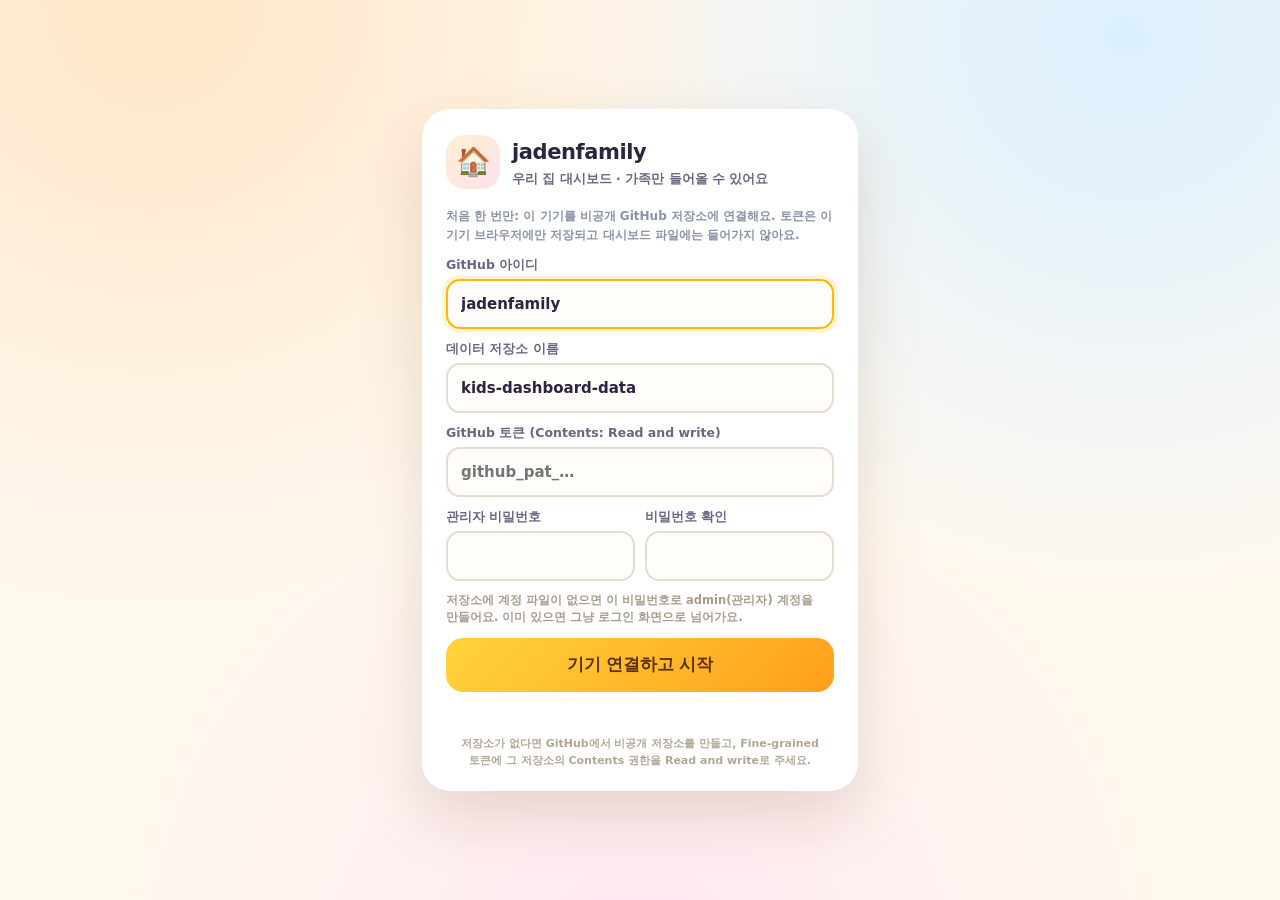
==== index.html @ 5ed02ca8 "💾 백업 대상에서 backups/ 하위 폴더는 확실히 제외" ====
<!DOCTYPE html>
<html lang="ko">
<head>
<meta charset="utf-8">
<meta name="viewport" content="width=device-width, initial-scale=1, viewport-fit=cover">
<meta name="theme-color" content="#fff8ef">
<meta name="apple-mobile-web-app-capable" content="yes">
<meta name="apple-mobile-web-app-status-bar-style" content="default">
<meta name="format-detection" content="telephone=no">
<title>jadenfamily</title>
<meta name="description" content="우리 집 대시보드">
<meta name="apple-mobile-web-app-title" content="jadenfamily">
<meta property="og:title" content="jadenfamily">
<meta property="og:description" content="우리 집 대시보드">
<meta property="og:type" content="website">
<meta property="og:site_name" content="jadenfamily">
<meta property="og:url" content="https://jadenfamily.github.io/home/">
<meta property="og:locale" content="ko_KR">
<meta name="twitter:card" content="summary">
<meta name="twitter:title" content="jadenfamily">
<meta name="twitter:description" content="우리 집 대시보드">
<style>
  :root{
    --ink:#2c2440;
    --ink-2:#6d6484;
    --line:#f1e6da;
    --card:#ffffff;
    --shadow:0 10px 26px rgba(118,86,54,.10), 0 2px 6px rgba(118,86,54,.05);
    --r-lg:26px;
    --sun:#ff9f1c;
    --mint:#10b981;
    --grape:#7c5cfc;
    --pink:#ff5c8a;
    --sky:#3d9be9;
  }
  *{ box-sizing:border-box; }
  html,body{ margin:0; padding:0; }
  html{ -webkit-text-size-adjust:100%; }
  body{
    font-family:-apple-system, BlinkMacSystemFont, "Apple SD Gothic Neo", "Pretendard", "Noto Sans KR", "Malgun Gothic", "맑은 고딕", system-ui, "Segoe UI", Roboto, sans-serif;
    color:var(--ink);
    font-size:16px;
    line-height:1.45;
    min-height:100vh;
    background-color:#fff8ef;
    background-image:
      radial-gradient(circle at 8% -6%, #ffe6c7 0, rgba(255,230,199,0) 46%),
      radial-gradient(circle at 92% -2%, #dcf0ff 0, rgba(220,240,255,0) 44%),
      radial-gradient(circle at 50% 112%, #ffe7f0 0, rgba(255,231,240,0) 46%);
    background-attachment:fixed;
    -webkit-tap-highlight-color:transparent;
  }
  [hidden]{ display:none !important; }
  button{ font-family:inherit; }
  select,input{ font-family:inherit; }
  h1,h2,h3,p{ word-break:keep-all; }
  a{ color:inherit; }

  @keyframes popIn{ 0%{transform:scale(.94); opacity:0} 100%{transform:scale(1); opacity:1} }

  /* ---------- 허브 화면 ---------- */
  .portal{
    max-width:1180px; margin:0 auto;
    padding:clamp(14px,2.4vw,30px) clamp(12px,2.2vw,24px) calc(38px + env(safe-area-inset-bottom,0px));
    display:flex; flex-direction:column; gap:clamp(14px,2.2vw,24px);
  }
  .topbar{ display:flex; align-items:center; gap:12px; flex-wrap:wrap; }
  .brand{ display:flex; align-items:center; gap:11px; min-width:0; }
  .brand-logo{
    width:52px; height:52px; border-radius:18px; flex:0 0 auto;
    background:linear-gradient(135deg,#fff0cf,#ffe1ef); display:grid; place-items:center;
    font-size:27px; line-height:1; box-shadow:var(--shadow);
  }
  .brand-text{ min-width:0; }
  .brand-text h1{ margin:0; font-size:clamp(20px,2.4vw,26px); font-weight:900; letter-spacing:-.025em; }
  .brand-sub{
    margin:4px 0 0; display:flex; align-items:center; gap:6px; flex-wrap:wrap;
    font-size:12px; font-weight:800; color:var(--ink-2);
  }
  .dot{ color:#cbbfae; }
  .sync-pill{
    font-size:11px; font-weight:900; padding:3px 8px; border-radius:999px; white-space:nowrap;
    background:#fff; color:#8a7f70; box-shadow:var(--shadow);
  }
  .sync-pill.ok{ background:#eefaf3; color:#0f7a55; }
  .sync-pill.sync{ background:#eef5ff; color:#2f6fb5; }
  .sync-pill.off{ background:#fff4e6; color:#b0610b; }
  .sync-pill.err{ background:#fff0f3; color:#c6415a; }

  .actions{ margin-left:auto; display:flex; align-items:center; gap:7px; flex-wrap:wrap; }
  .user-chip{ display:flex; align-items:center; gap:6px; background:#fff; border-radius:999px; padding:3px 8px 3px 4px; box-shadow:var(--shadow); }
  .uc-av{
    width:28px; height:28px; border-radius:10px; flex:0 0 auto; display:grid; place-items:center;
    background:linear-gradient(135deg,#ffe0a8,#ffc9dd); font-size:12.5px; font-weight:900; color:#8a4b00;
  }
  .uc-meta{ display:flex; flex-direction:column; line-height:1.15; min-width:0; }
  .uc-meta b{ font-size:12.5px; font-weight:900; white-space:nowrap; }
  .uc-role{ font-size:9.5px; font-weight:900; color:#a2937f; }
  .edit-btn{
    display:inline-flex; align-items:center; justify-content:center; gap:5px;
    min-height:44px; padding:0 14px; border:2px solid #f0e4d6; border-radius:14px;
    background:#fff; color:#5d5375; font-size:13px; font-weight:900; letter-spacing:-.01em;
    cursor:pointer; touch-action:manipulation; text-decoration:none; box-shadow:var(--shadow);
  }
  .edit-btn:active{ transform:translateY(1px); }
  .edit-btn .bi{ font-size:15px; line-height:1; }
  .edit-btn.out-btn{ background:linear-gradient(135deg,#fff3f6,#f7f4ff); color:#8a4b6b; border-color:#f6dde7; }

  .greet{ padding:2px 2px 0; }
  .greet h2{ margin:0; font-size:clamp(19px,2.6vw,27px); font-weight:900; letter-spacing:-.03em; }
  .greet p{ margin:6px 0 0; font-size:13px; font-weight:800; color:var(--ink-2); }

  .hub-grid{ display:grid; grid-template-columns:repeat(3,minmax(0,1fr)); gap:clamp(12px,1.6vw,18px); }
  .hub-tile{
    word-break:keep-all;
    position:relative; overflow:hidden;
    display:flex; flex-direction:column; gap:9px; text-align:left;
    min-height:236px; padding:22px;
    border-radius:28px; border:2px solid #f1e6da; background:#fff;
    box-shadow:0 10px 26px rgba(118,86,54,.09), 0 2px 6px rgba(118,86,54,.04);
    text-decoration:none; color:inherit; cursor:pointer; touch-action:manipulation;
    transition:transform .16s ease, box-shadow .16s ease;
    animation:popIn .3s cubic-bezier(.2,1.2,.4,1);
  }
  .hub-tile:hover{ transform:translateY(-2px); box-shadow:0 16px 34px rgba(118,86,54,.14), 0 3px 8px rgba(118,86,54,.05); }
  .hub-tile:active{ transform:scale(.99); }
  .hub-tile .ht-emoji{ font-size:46px; line-height:1; }
  .hub-tile .ht-body{ display:flex; flex-direction:column; gap:6px; min-width:0; }
  .hub-tile .ht-title{ font-size:21px; font-weight:900; letter-spacing:-.025em; line-height:1.25; }
  .hub-tile .ht-desc{ font-size:13px; font-weight:800; color:var(--ink-2); line-height:1.55; }
  .hub-tile .ht-go{ margin-top:auto; font-size:13px; font-weight:900; color:#0f6b8a; }
  .hub-tile.kids{ background:linear-gradient(155deg,#fff8e8 0%,#fff0f6 100%); border-color:#ffe2cc; }
  .hub-tile.fridge{ background:linear-gradient(155deg,#eaf7ff 0%,#f2f0ff 100%); border-color:#d9e8fb; }
  .hub-tile.ledger{ background:linear-gradient(155deg,#fffdf1 0%,#eefaf3 100%); border-color:#dceee3; }
  .hub-tile .ht-badge{
    position:absolute; top:14px; right:14px; font-size:10.5px; font-weight:900; padding:4px 9px;
    border-radius:999px; background:#fff; color:#8a6a2f; box-shadow:0 2px 8px rgba(0,0,0,.07);
  }
  .hub-foot{ margin:2px 0 0; font-size:11.5px; font-weight:700; color:#a99c8c; line-height:1.6; text-align:center; }

  @media (max-width:720px){
    .hub-grid{ grid-template-columns:1fr; }
    .hub-tile{ min-height:0; flex-direction:row; align-items:center; gap:14px; padding:15px 16px; border-radius:22px; }
    .hub-tile .ht-emoji{ font-size:34px; }
    .hub-tile .ht-go{ margin:0 0 0 auto; white-space:nowrap; }
    .hub-tile .ht-badge{ display:none; }
  }
  @media (max-width:560px){
    .brand-logo{ width:44px; height:44px; border-radius:15px; font-size:23px; }
    .brand-text h1{ font-size:19px; }
    .edit-btn{ min-height:40px; padding:0 11px; font-size:12px; }
    .uc-meta b{ font-size:11.5px; }
    .uc-role{ display:none; }
    .hub-tile{ padding:13px 14px; }
    .hub-tile .ht-title{ font-size:18px; }
    .hub-tile .ht-desc{ font-size:12px; }
  }

  /* ---------- 로그인 / 기기 연결 ---------- */
  .login{
    position:fixed; inset:0; z-index:95; display:flex; align-items:center; justify-content:center;
    padding:18px; overflow:auto;
    background:
      radial-gradient(circle at 12% 0%, #ffe6c7 0, rgba(255,230,199,0) 42%),
      radial-gradient(circle at 88% 4%, #dcf0ff 0, rgba(220,240,255,0) 40%),
      radial-gradient(circle at 50% 108%, #ffe7f0 0, rgba(255,231,240,0) 44%),
      #fff8ef;
  }
  .login-card{
    width:100%; max-width:436px; background:#fff; border-radius:28px; padding:26px 24px 22px;
    box-shadow:0 24px 60px rgba(118,86,54,.18);
  }
  .login-brand{ display:flex; align-items:center; gap:12px; margin-bottom:18px; }
  .login-logo{
    width:54px; height:54px; border-radius:18px; flex:0 0 auto;
    background:linear-gradient(135deg,#fff0cf,#ffe1ef); display:grid; place-items:center; font-size:28px;
  }
  .login-brand h1{ margin:0; font-size:21px; font-weight:900; letter-spacing:-.02em; }
  .login-brand p{ margin:3px 0 0; font-size:12.5px; font-weight:800; color:var(--ink-2); }
  .lf{ display:flex; flex-direction:column; gap:11px; }
  .lf label{ display:flex; flex-direction:column; gap:5px; font-size:12.5px; font-weight:900; color:#6d6484; }
  .lf input, .lf select{
    width:100%; min-height:50px; padding:10px 13px; border-radius:14px; border:2px solid #e6dccf;
    background:#fffdf9; font-size:15px; font-weight:800; color:var(--ink);
  }
  .lf input:focus, .lf select:focus{ outline:none; border-color:#ffb703; box-shadow:0 0 0 4px rgba(255,183,3,.16); }
  .lf-note{ margin:0; font-size:12px; font-weight:700; color:#8a93a8; line-height:1.55; }
  .lf-hint{ margin:0; font-size:11.5px; font-weight:700; color:#a99c8c; line-height:1.5; }
  .lf-row{ display:grid; grid-template-columns:1fr 1fr; gap:10px; }
  .lf label.lf-check{
    flex-direction:row; align-items:center; gap:9px; font-size:12.5px; font-weight:900;
    color:#6d6484; cursor:pointer; touch-action:manipulation; padding:2px 0;
  }
  .lf label.lf-check input[type="checkbox"]{
    width:20px; height:20px; min-height:0; padding:0; flex:0 0 auto; margin:0;
    accent-color:#ff9f1c; cursor:pointer;
  }
  .lf-btn{
    width:100%; min-height:54px; border:none; border-radius:17px; cursor:pointer; touch-action:manipulation;
    background:linear-gradient(135deg,#ffd43b,#ff9f1c); color:#5a3200;
    font-size:17px; font-weight:900; letter-spacing:-.01em; text-align:center;
    display:inline-flex; align-items:center; justify-content:center; text-decoration:none;
  }
  .lf-btn:active{ transform:translateY(1px); }
  .lf-btn:disabled{ opacity:.6; cursor:default; }
  .lf-msg{ margin:0; min-height:17px; font-size:12.5px; font-weight:800; color:#c6415a; line-height:1.45; }
  .lf-msg.ok{ color:#12805c; }
  .lf-link{ border:none; background:none; color:#7c6aa8; font-size:12.5px; font-weight:900; cursor:pointer; text-decoration:underline; padding:4px; }
  .lf-foot{ margin:4px 0 0; font-size:11px; font-weight:700; color:#b3a696; line-height:1.55; text-align:center; }

  /* ---------- 계정 관리 모달 ---------- */
  .hist{
    position:fixed; inset:0; z-index:85; display:flex; align-items:center; justify-content:center;
    padding:clamp(8px,1.6vw,22px); background:rgba(45,30,10,.45);
    -webkit-backdrop-filter:blur(3px); backdrop-filter:blur(3px);
    overflow:hidden; overscroll-behavior:contain; touch-action:none;
  }
  .hist-card{
    width:100%; max-width:700px; max-height:94vh; max-height:calc(100dvh - 20px); display:flex; flex-direction:column;
    background:#fffdf9; border-radius:28px; overflow:hidden;
    box-shadow:0 26px 64px rgba(0,0,0,.3); animation:popIn .3s cubic-bezier(.2,1.2,.4,1);
    overscroll-behavior:contain;
  }
  .hist-head{
    flex:0 0 auto; display:flex; align-items:center; justify-content:space-between; gap:10px;
    padding:13px 15px 11px; border-bottom:2px solid #f6ece0;
    background:linear-gradient(135deg,#fff6e6 0%,#f5efff 100%);
  }
  .hist-head h2{ margin:0; font-size:clamp(18px,2vw,21px); font-weight:900; letter-spacing:-.02em; }
  .hist-close{
    flex:0 0 auto; width:46px; height:46px; border-radius:15px; border:none; background:#fff;
    color:#8a7f70; font-size:17px; font-weight:900; cursor:pointer; touch-action:manipulation;
    box-shadow:0 4px 10px rgba(0,0,0,.07);
  }
  .hist-close:active{ transform:scale(.94); }
  .hist-body{
    padding:14px 16px 18px; overflow-y:auto; -webkit-overflow-scrolling:touch;
    overscroll-behavior:contain; touch-action:pan-y;
    display:flex; flex-direction:column; gap:13px;
  }
  .acct-list{ display:flex; flex-direction:column; gap:8px; }
  .acct-row{ display:flex; align-items:center; gap:9px; flex-wrap:wrap; background:#fff; border:2px solid #f4eadd; border-radius:16px; padding:9px 11px; }
  .acct-id{ display:flex; flex-direction:column; min-width:104px; }
  .acct-id b{ font-size:14px; font-weight:900; }
  .acct-id span{ font-size:11.5px; font-weight:800; color:#a2937f; }
  .acct-row select{
    margin-left:auto; min-height:40px; padding:4px 8px; border-radius:11px; border:2px solid #e6dccf;
    background:#fffdf9; color:var(--ink); font-size:13px; font-weight:800;
  }
  .ghost-btn{ min-height:40px; padding:6px 12px; border-radius:12px; border:2px solid #eadfd1; background:#fff; color:#6d6484; font-size:12.5px; font-weight:900; cursor:pointer; }
  .del-btn{ min-height:40px; padding:0 12px; border-radius:12px; border:none; background:#fff0f3; color:#c6415a; font-size:12.5px; font-weight:900; cursor:pointer; }
  .acct-pw{ display:flex; flex:1 1 100%; align-items:center; gap:7px; }
  .acct-pw input{ flex:1 1 auto; min-height:42px; padding:6px 11px; border-radius:11px; border:2px solid #e6dccf; font-size:14px; font-weight:800; }
  .acct-pw button{ width:auto; min-height:42px; padding:0 16px; font-size:13.5px; }
  .acct-add{ display:grid; grid-template-columns:1fr 1fr; gap:9px; margin-top:4px; padding-top:12px; border-top:2px dashed #f0e4d6; }
  .acct-add label{ display:flex; flex-direction:column; gap:4px; font-size:12px; font-weight:900; color:#6d6484; }
  .acct-add input, .acct-add select{ min-height:44px; padding:8px 11px; border-radius:12px; border:2px solid #e6dccf; font-size:14px; font-weight:800; background:#fffdf9; color:var(--ink); }
  .acct-add .full{ grid-column:1 / -1; }
  .acct-note{ margin:0; font-size:11.5px; font-weight:700; color:#a2937f; line-height:1.55; }
  .acct-connect{ display:flex; flex-direction:column; gap:9px; background:linear-gradient(135deg,#fff6e6 0%,#f1f6ff 100%); border:2px solid #ffe7c2; border-radius:18px; padding:12px 13px 13px; }
  .acct-connect-head{ display:flex; flex-direction:column; gap:3px; }
  .acct-connect-head b{ font-size:14px; font-weight:900; letter-spacing:-.01em; }
  .acct-connect-head span{ font-size:11.5px; font-weight:700; color:#8a7f70; line-height:1.5; }
  .acct-connect .lf-btn{ min-height:48px; font-size:15px; border-radius:14px; }
  .acct-linkbox{ display:flex; flex-direction:column; gap:5px; }
  .acct-linkbox p{ margin:0; font-size:11.5px; font-weight:800; color:#b0610b; line-height:1.5; }
  .acct-linkbox input{ width:100%; min-height:42px; padding:8px 11px; border-radius:11px; border:2px solid #e6dccf; background:#fff; color:#4b3f7a; font-size:12px; font-weight:700; }
  .acct-role-note{ font-size:11.5px; font-weight:700; color:#8a93a8; line-height:1.6; }
  .acct-dash{ display:flex; flex:1 1 100%; align-items:center; gap:6px; flex-wrap:wrap; padding-top:8px; margin-top:1px; border-top:1px dashed #f2e8dc; }
  .acct-dash-label{ flex:0 0 auto; font-size:11px; font-weight:900; color:#8a93a8; }
  .dash-chk{ display:inline-flex; align-items:center; gap:5px; min-height:34px; padding:0 10px; border-radius:11px; border:2px solid #e6dccf; background:#fffdf9; font-size:12px; font-weight:900; color:#6d6484; cursor:pointer; }
  .dash-chk input{ width:15px; height:15px; margin:0; accent-color:#f0a02a; }
  .dash-chk.on{ border-color:#ffd28a; background:#fff6e6; color:#a8620b; }
  .dash-always{ display:inline-flex; align-items:center; min-height:34px; padding:0 11px; border-radius:11px; background:#eef8f3; color:#0a6b50; font-size:12px; font-weight:900; }
  .acct-newdash{ display:flex; align-items:center; gap:6px; flex-wrap:wrap; padding-top:6px; }
  .hub-empty{ grid-column:1 / -1; display:flex; flex-direction:column; align-items:center; gap:6px; text-align:center; padding:34px 20px; border-radius:24px; border:2px dashed #eadfd1; background:#fffdf9; font-size:16px; font-weight:900; color:#6d6484; line-height:1.6; }
  .hub-empty span{ font-size:12.5px; font-weight:800; color:#a2937f; }

  /* ---------- 테스트 데이터 초기화 (관리자 전용) ---------- */
  .reset-note{ margin:0; font-size:11.5px; font-weight:800; color:#8a7f70; line-height:1.6; }
  .reset-note b{ color:#6d6484; }
  .reset-list{ display:flex; flex-direction:column; gap:11px; }
  .reset-card{
    display:flex; flex-direction:column; gap:9px; padding:14px 14px 13px;
    border-radius:20px; border:2px solid #f1e6da; background:#fffdf9;
  }
  .reset-card.kids{ border-color:#ffe3b8; background:linear-gradient(140deg,#fff8ea 0%,#fffdf9 62%); }
  .reset-card.fridge{ border-color:#cfe9ff; background:linear-gradient(140deg,#f1f9ff 0%,#fffdf9 62%); }
  .reset-card.ledger{ border-color:#e6dfff; background:linear-gradient(140deg,#f6f3ff 0%,#fffdf9 62%); }
  .reset-head{ display:flex; align-items:center; gap:8px; }
  .reset-head .re-emoji{ font-size:19px; line-height:1; }
  .reset-head b{ font-size:14.5px; font-weight:900; letter-spacing:-.015em; }
  .reset-lines{ margin:0; padding:0; list-style:none; display:flex; flex-direction:column; gap:4px; }
  .reset-lines li{ position:relative; padding-left:13px; font-size:11.5px; font-weight:800; color:#8a7f70; line-height:1.5; }
  .reset-lines li:before{ content:'·'; position:absolute; left:2px; top:0; font-weight:900; }
  .reset-lines li b{ color:#6d6484; }
  .reset-lines li.keep{ color:#0f7a55; }
  .reset-lines li.keep b{ color:#0a6b50; }
  .reset-btn{
    min-height:46px; border:none; border-radius:14px; cursor:pointer; touch-action:manipulation;
    background:linear-gradient(135deg,#ffb15c,#ff7f7f); color:#fff; font-size:14px; font-weight:900;
    box-shadow:0 8px 18px rgba(255,140,90,.28);
  }
  .reset-btn:active{ transform:translateY(1px); }
  .reset-btn:disabled{ opacity:.55; box-shadow:none; cursor:default; }
  .reset-msg{ margin:0; font-size:11.5px; font-weight:900; color:#0f7a55; line-height:1.5; }
  .reset-msg.err{ color:#c6415a; }
  .reset-msg:empty{ display:none; }

  /* ---------- 백업 · 복구 (관리자 전용) ---------- */
  .bak-note{ margin:0; font-size:11.5px; font-weight:800; color:#8a7f70; line-height:1.6; }
  .bak-note b{ color:#6d6484; }
  .bak-hero{
    display:flex; flex-direction:column; gap:9px; padding:14px;
    border-radius:20px; border:2px solid #d9e8fb;
    background:linear-gradient(140deg,#eef7ff 0%,#fffdf9 64%);
  }
  .bak-hero-head{ display:flex; flex-direction:column; gap:3px; }
  .bak-hero-head b{ font-size:14.5px; font-weight:900; letter-spacing:-.015em; }
  .bak-hero-head span{ font-size:11.5px; font-weight:800; color:#8a7f70; line-height:1.5; }
  .bak-btn{
    min-height:46px; border:none; border-radius:14px; cursor:pointer; touch-action:manipulation;
    background:linear-gradient(135deg,#7fc7ff,#7c5cfc); color:#fff; font-size:14px; font-weight:900;
    box-shadow:0 8px 18px rgba(110,140,255,.26);
  }
  .bak-btn:active{ transform:translateY(1px); }
  .bak-btn:disabled{ opacity:.55; box-shadow:none; cursor:default; }
  .bak-msg{ margin:0; font-size:11.5px; font-weight:900; color:#0f7a55; line-height:1.55; white-space:pre-line; }
  .bak-msg.err{ color:#c6415a; }
  .bak-msg:empty{ display:none; }
  .bak-sec{ display:flex; align-items:baseline; justify-content:space-between; gap:8px; padding-top:2px; }
  .bak-sec b{ font-size:13.5px; font-weight:900; letter-spacing:-.01em; }
  .bak-sec span{ font-size:11px; font-weight:800; color:#a2937f; }
  .bak-list{ display:flex; flex-direction:column; gap:8px; }
  .bak-row{
    display:flex; align-items:center; gap:10px; flex-wrap:wrap; padding:11px 12px;
    border-radius:16px; border:2px solid #f1e6da; background:#fff;
  }
  .bak-row.today{ border-color:#ffd9a3; background:linear-gradient(135deg,#fff8ec 0%,#fff 70%); }
  .bak-when{ display:flex; flex-direction:column; gap:2px; min-width:126px; flex:1 1 126px; }
  .bak-when b{ font-size:13.5px; font-weight:900; letter-spacing:-.01em; }
  .bak-when span{ font-size:11px; font-weight:800; color:#a2937f; line-height:1.45; }
  .bak-btns{ display:flex; gap:6px; flex-wrap:wrap; margin-left:auto; }
  .bak-btns button{
    min-height:40px; padding:0 12px; border-radius:12px; cursor:pointer; touch-action:manipulation;
    border:2px solid #eadfd1; background:#fff; color:#6d6484; font-size:12.5px; font-weight:900;
  }
  .bak-btns button:active{ transform:translateY(1px); }
  .bak-btns button:disabled{ opacity:.55; cursor:default; }
  .bak-btns .bak-go{ border:none; background:linear-gradient(135deg,#cfe6ff,#dcd4ff); color:#3a3a8a; }
  .bak-empty{
    display:flex; flex-direction:column; align-items:center; gap:5px; text-align:center; padding:26px 18px;
    border-radius:18px; border:2px dashed #eadfd1; background:#fffdf9;
    font-size:13.5px; font-weight:900; color:#6d6484; line-height:1.55;
  }
  .bak-empty span{ font-size:11.5px; font-weight:800; color:#a2937f; }
  .bak-empty b{ color:#6d6484; }

  /* ---------- 토스트 ---------- */
  .toast{
    position:fixed; left:50%; bottom:calc(20px + env(safe-area-inset-bottom,0px)); transform:translate(-50%,14px);
    opacity:0; pointer-events:none; z-index:200; max-width:min(92vw,460px);
    background:#3a3228; color:#fffdf9; font-size:13.5px; font-weight:800; line-height:1.45; text-align:center;
    padding:12px 16px; border-radius:16px; box-shadow:0 12px 30px rgba(0,0,0,.3);
    transition:opacity .22s ease, transform .22s ease;
  }
  .toast.show{ opacity:1; transform:translate(-50%,0); }

  @media (max-width:560px){
    .acct-add{ grid-template-columns:1fr; }
    .bak-when{ flex:1 1 100%; }
    .bak-btns{ width:100%; margin-left:0; }
    .bak-btns button{ flex:1 1 0; }
    .hist-body{ padding:12px 12px 16px; }
    .login-card{ padding:22px 18px 18px; border-radius:24px; }
  }
  @media (prefers-reduced-motion:reduce){
    *{ animation-duration:.001s !important; transition-duration:.001s !important; }
  }
</style>
</head>
<body>

<div class="portal" id="portalRoot" hidden>
  <header class="topbar">
    <div class="brand">
      <span class="brand-logo" aria-hidden="true">🏠</span>
      <div class="brand-text">
        <h1>jadenfamily</h1>
        <p class="brand-sub">
          <span id="dateLine">-</span>
          <span class="dot">·</span>
          <span id="clockLine">-</span>
          <span class="sync-pill" id="syncPill">☁️ 준비</span>
        </p>
      </div>
    </div>
    <div class="actions">
      <div class="user-chip" id="userChip" hidden>
        <span class="uc-av" id="ucAv">·</span>
        <span class="uc-meta"><b id="ucName">-</b><span class="uc-role" id="ucRole">-</span></span>
      </div>
      <button class="edit-btn" type="button" id="backupBtn" data-act="backup-open" aria-haspopup="dialog" hidden><span class="bi" aria-hidden="true">💾</span><span class="bl">백업</span></button>
      <button class="edit-btn" type="button" id="resetBtn" data-act="reset-open" aria-haspopup="dialog" hidden><span class="bi" aria-hidden="true">🧹</span><span class="bl">초기화</span></button>
      <button class="edit-btn" type="button" id="accountsBtn" data-act="accounts-open" aria-haspopup="dialog" hidden><span class="bi" aria-hidden="true">👥</span><span class="bl">계정</span></button>
      <button class="edit-btn out-btn" type="button" data-act="logout"><span class="bi" aria-hidden="true">⏻</span><span class="bl">로그아웃</span></button>
    </div>
  </header>

  <section class="greet">
    <h2>오늘은 어디로 갈까요?</h2>
    <p id="greetSub">가족 대시보드를 골라 주세요.</p>
  </section>

  <main class="hub-grid" id="hubGrid" aria-label="가족 대시보드 목록"></main>

  <p class="hub-foot">우리 집 대시보드 · 가족 모두 함께 쓰는 공간이에요 🌿</p>
</div>

<div class="login" id="loginScreen" hidden>
  <div class="login-card">
    <div class="login-brand">
      <span class="login-logo" aria-hidden="true">🏠</span>
      <div>
        <h1>jadenfamily</h1>
        <p>우리 집 대시보드 · 가족만 들어올 수 있어요</p>
      </div>
    </div>
    <div id="loginBody"></div>
  </div>
</div>

<div class="hist" id="acctModal" hidden role="dialog" aria-modal="true" aria-labelledby="acctTitle">
  <div class="hist-card">
    <div class="hist-head">
      <h2 id="acctTitle">👥 계정 관리</h2>
      <button class="hist-close" type="button" data-act="accounts-close" aria-label="계정 관리 닫기">✕</button>
    </div>
    <div class="hist-body" id="acctBody"></div>
  </div>
</div>

<div class="hist" id="resetModal" hidden role="dialog" aria-modal="true" aria-labelledby="resetTitle">
  <div class="hist-card">
    <div class="hist-head">
      <h2 id="resetTitle">🧹 테스트 데이터 초기화</h2>
      <button class="hist-close" type="button" data-act="reset-close" aria-label="초기화 창 닫기">✕</button>
    </div>
    <div class="hist-body" id="resetBody"></div>
  </div>
</div>

<div class="hist" id="backupModal" hidden role="dialog" aria-modal="true" aria-labelledby="backupTitle">
  <div class="hist-card">
    <div class="hist-head">
      <h2 id="backupTitle">💾 백업 · 복구</h2>
      <button class="hist-close" type="button" data-act="backup-close" aria-label="백업 창 닫기">✕</button>
    </div>
    <div class="hist-body" id="backupBody"></div>
  </div>
</div>

<div class="toast" id="dashToast" role="status" aria-live="polite"></div>

<script>
(function () {
  'use strict';

  /* ============ 기본값 / 상수 ============ */
  var API_BASE = 'https://api.github.com';
  var DEFAULT_OWNER = 'jadenfamily';
  var DEFAULT_REPO = 'kids-dashboard-data';

  /* 아이 대시보드·냉장고 대시보드와 똑같은 키를 써요 (같은 주소라서 로그인이 함께 이어져요) */
  var DEVICE_KEY = 'kidsDashboard.device.v1';
  var USERS_CACHE_KEY = 'kidsDashboard.users.v1';
  var SHA_KEY = 'kidsDashboard.sha.v1';
  var LAST_ID_KEY = 'kidsDashboard.lastId';
  var LAST_REMEMBER_KEY = 'kidsDashboard.remember';
  var SESSION_KEY = 'kidsDashboard.session.v1';
  var HUB_LAST_KEY = 'kidsDashboard.hub.last';
  var SESSION_MS = 30 * 24 * 60 * 60 * 1000; /* 로그인 유지 30일 */

  var ROLES = {
    admin: { label: '관리자', perms: { check: 1, sticker: 1, stickerManage: 1, edit: 1, reset: 1, history: 1, accounts: 1 } },
    parent: { label: '보호자', perms: { check: 1, sticker: 1, stickerManage: 1, edit: 1, reset: 1, history: 1 } },
    child: { label: '아이', perms: { check: 1, sticker: 1, history: 1 } },
    viewer: { label: '보기 전용', perms: { history: 1 } }
  };

  /* 가족 대시보드 목록 (여기에 한 줄씩 추가하면 카드가 생겨요) */
  var DASHBOARDS = [
    { id: 'kids', emoji: '🌟', title: "Jaden's Today", desc: '하루 루틴 · 칭찬 스티커 · 학원 시간표', kind: 'link', cls: 'kids', url: '../kids-dashboard/' },
    { id: 'fridge', emoji: '🧊', title: '냉장고 파먹기', desc: '식재료 재고 · 장보기 알림 · 주간 식단', kind: 'link', cls: 'fridge', url: '../fridge-dashboard/' },
    { id: 'ledger', emoji: '📒', title: '가계부', desc: '수입·고정비·변동지출과 예산을 한곳에', kind: 'link', cls: 'ledger', url: '../ledger-dashboard/' }
  ];

  /* 계정별로 갈 수 있는 대시보드 (관리자는 언제나 전부) */
  var DASH_IDS = ['kids', 'fridge', 'ledger'];
  var DASH_DEFAULTS = {
    admin: ['kids', 'fridge', 'ledger'],
    parent: ['kids', 'fridge', 'ledger'],
    viewer: ['kids', 'fridge', 'ledger'],
    child: ['kids']
  };
  function dashboardsFor(u) {
    if (!u) return [];
    if (u.role === 'admin') return DASH_IDS.slice();
    if (Object.prototype.toString.call(u.dashboards) === '[object Array]') {
      var out = [];
      for (var i = 0; i < u.dashboards.length; i++) {
        var id = String(u.dashboards[i] == null ? '' : u.dashboards[i]);
        if (DASH_IDS.indexOf(id) >= 0 && out.indexOf(id) < 0) out.push(id);
      }
      return out;
    }
    var def = DASH_DEFAULTS[u.role] || DASH_IDS;
    return def.slice();
  }
  function dashAllowed(u, id) { return dashboardsFor(u).indexOf(id) >= 0; }
  function dashTitle(id) {
    for (var i = 0; i < DASHBOARDS.length; i++) if (DASHBOARDS[i].id === id) return DASHBOARDS[i].title;
    return id;
  }
  function dashNames(ids) {
    var out = [];
    for (var i = 0; i < ids.length; i++) out.push(dashTitle(ids[i]));
    return out.join(' · ');
  }

  var cloud = { conn: null, users: null, me: null, session: null, status: 'idle', statusAt: 0, sha: {} };
  var acct = { pwFor: '', msg: '', busy: false, link: '' };
  var connectPrefill = null;
  var connectJustDone = false;
  var DAY_NAMES = ['일', '월', '화', '수', '목', '금', '토'];

  /* ============ 작은 도구들 ============ */
  function pad2(n) { return (n < 10 ? '0' : '') + n; }
  function esc(s) {
    return String(s == null ? '' : s).replace(/[&<>"']/g, function (c) {
      if (c === '&') return '&amp;';
      if (c === '<') return '&lt;';
      if (c === '>') return '&gt;';
      if (c === '"') return '&quot;';
      return '&#39;';
    });
  }
  function fmtDate(d) {
    return (d.getMonth() + 1) + '월 ' + d.getDate() + '일 ' + DAY_NAMES[d.getDay()] + '요일';
  }
  function fmtClock(d) {
    var h = d.getHours();
    var ap = h < 12 ? '오전' : '오후';
    var h12 = h % 12;
    if (h12 === 0) h12 = 12;
    return ap + ' ' + h12 + ':' + pad2(d.getMinutes());
  }
  function roleLabel(role) { return (ROLES[role] && ROLES[role].label) || '보기 전용'; }
  function roleOptions(sel) {
    var out = '';
    for (var key in ROLES) {
      if (!Object.prototype.hasOwnProperty.call(ROLES, key)) continue;
      out += '<option value="' + key + '"' + (key === sel ? ' selected' : '') + '>' + ROLES[key].label + '</option>';
    }
    return out;
  }
  function initialOf(name) {
    var s = String(name || '').trim();
    return s ? s.slice(0, 1) : '·';
  }
  function can(perm) {
    if (!cloud || !cloud.me) return false;
    var r = ROLES[cloud.me.role];
    return !!(r && r.perms && r.perms[perm]);
  }
  function lsGet(k) { try { return window.localStorage.getItem(k); } catch (e) { return null; } }
  function lsSet(k, v) { try { window.localStorage.setItem(k, v); return true; } catch (e) { return false; } }
  function lsDel(k) { try { window.localStorage.removeItem(k); } catch (e) { /* 무시 */ } }
  function ssGet(k) { try { return window.sessionStorage.getItem(k); } catch (e) { return null; } }
  function ssSet(k, v) { try { window.sessionStorage.setItem(k, v); return true; } catch (e) { return false; } }
  function ssDel(k) { try { window.sessionStorage.removeItem(k); } catch (e) { /* 무시 */ } }
  function fieldVal(id) { var el = document.getElementById(id); return el ? String(el.value == null ? '' : el.value) : ''; }

  function randomHex(n) {
    var bytes = new Uint8Array(n);
    if (window.crypto && window.crypto.getRandomValues) window.crypto.getRandomValues(bytes);
    else for (var i = 0; i < n; i++) bytes[i] = Math.floor(Math.random() * 256);
    return bytesToHex(bytes);
  }
  function bytesToHex(bytes) {
    var s = '';
    for (var i = 0; i < bytes.length; i++) s += ('0' + bytes[i].toString(16)).slice(-2);
    return s;
  }
  async function sha256Hex(text) {
    if (!(window.crypto && window.crypto.subtle && window.crypto.subtle.digest)) {
      throw new Error('이 브라우저에서는 암호화 기능을 쓸 수 없어요. Safari/Chrome을 최신 버전으로 올려 주세요.');
    }
    var buf = await window.crypto.subtle.digest('SHA-256', new TextEncoder().encode(String(text)));
    return bytesToHex(new Uint8Array(buf));
  }
  function hashPassword(pw, salt) { return sha256Hex(String(salt) + ':' + String(pw)); }

  /* ============ 기기 연결 정보 / 캐시 ============ */
  function loadDevice() {
    try {
      var j = JSON.parse(lsGet(DEVICE_KEY) || 'null');
      if (j && j.owner && j.repo && j.token) return { owner: j.owner, repo: j.repo, token: j.token, branch: j.branch || 'main', at: j.at || 0 };
    } catch (e) { /* 무시 */ }
    return null;
  }
  function saveDevice(c) { if (c) lsSet(DEVICE_KEY, JSON.stringify(c)); else lsDel(DEVICE_KEY); }

  function clearSession() {
    lsDel(SESSION_KEY);
    ssDel(SESSION_KEY);
    cloud.session = null;
  }
  function loadSession() {
    var raw = lsGet(SESSION_KEY);
    var store = 'local';
    if (!raw) { raw = ssGet(SESSION_KEY); store = 'session'; }
    if (!raw) return null;
    var j = null;
    try { j = JSON.parse(raw); } catch (e) { j = null; }
    if (!j || !j.id) { clearSession(); return null; }
    var exp = Number(j.expiresAt) || 0;
    if (store === 'local' && (!exp || exp <= Date.now())) { clearSession(); return null; } /* 30일 만료 */
    return {
      id: String(j.id),
      name: String(j.name || j.id),
      role: ROLES[j.role] ? j.role : 'viewer',
      dashboards: Object.prototype.toString.call(j.dashboards) === '[object Array]' ? j.dashboards : null,
      store: store,
      issuedAt: Number(j.issuedAt) || 0,
      expiresAt: exp
    };
  }
  function saveSession(me, remember, prev) {
    if (!me || !me.id) return null;
    var now = Date.now();
    var keepExp = (prev && prev.store === 'local' && prev.expiresAt > now) ? prev.expiresAt : 0;
    var s = {
      version: 1,
      id: me.id,
      name: me.name || me.id,
      role: ROLES[me.role] ? me.role : 'viewer',
      dashboards: dashboardsFor(me),
      store: remember ? 'local' : 'session',
      issuedAt: (prev && prev.issuedAt) || now,
      expiresAt: remember ? (keepExp || (now + SESSION_MS)) : 0
    };
    clearSession();
    var ok = remember ? lsSet(SESSION_KEY, JSON.stringify(s)) : ssSet(SESSION_KEY, JSON.stringify(s));
    if (!ok) return null;
    cloud.session = s;
    return s;
  }
  function loadUsersCache() { try { return JSON.parse(lsGet(USERS_CACHE_KEY) || 'null'); } catch (e) { return null; } }
  function saveUsersCache(u) { if (u) lsSet(USERS_CACHE_KEY, JSON.stringify(u)); }
  function loadShaCache() { try { return JSON.parse(lsGet(SHA_KEY) || '{}') || {}; } catch (e) { return {}; } }
  function rememberSha(p, sha) { if (!p || !sha) return; cloud.sha[p] = sha; lsSet(SHA_KEY, JSON.stringify(cloud.sha || {})); }

  /* ============ GitHub Contents API ============ */
  function ghHeaders(token) {
    return {
      'Authorization': 'Bearer ' + (token || (cloud.conn && cloud.conn.token) || ''),
      'Accept': 'application/vnd.github+json',
      'X-GitHub-Api-Version': '2022-11-28'
    };
  }
  function ghBase() { return API_BASE + '/repos/' + encodeURIComponent(cloud.conn.owner) + '/' + encodeURIComponent(cloud.conn.repo); }
  function b64encodeUtf8(str) {
    var bytes = new TextEncoder().encode(String(str));
    var bin = '';
    for (var i = 0; i < bytes.length; i++) bin += String.fromCharCode(bytes[i]);
    return window.btoa(bin);
  }
  function b64decodeUtf8(b64) {
    var bin = window.atob(String(b64 || '').replace(/\s/g, ''));
    var bytes = new Uint8Array(bin.length);
    for (var i = 0; i < bin.length; i++) bytes[i] = bin.charCodeAt(i);
    if (window.TextDecoder) return new TextDecoder('utf-8').decode(bytes);
    return decodeURIComponent(escape(bin));
  }

  async function ghGet(path) {
    var branch = (cloud.conn && cloud.conn.branch) || 'main';
    var url = ghBase() + '/contents/' + path + '?ref=' + encodeURIComponent(branch) + '&_=' + Date.now();
    try {
      var res = await window.fetch(url, { headers: ghHeaders(), cache: 'no-store' });
      if (res.status === 404) return { ok: true, missing: true };
      if (res.status === 401) return { ok: false, status: 401, error: '토큰이 올바르지 않아요' };
      if (res.status === 403) return { ok: false, status: 403, error: '권한이 없어요' };
      if (!res.ok) return { ok: false, status: res.status, error: 'HTTP ' + res.status };
      var j = await res.json();
      if (Object.prototype.toString.call(j) === '[object Array]') return { ok: true, list: j };
      var text = j && j.content ? b64decodeUtf8(j.content) : '';
      var data = null;
      if (text) { try { data = JSON.parse(text); } catch (e) { data = null; } }
      rememberSha(path, j && j.sha);
      return { ok: true, data: data, sha: j && j.sha, raw: text };
    } catch (e) {
      return { ok: false, status: 0, error: '네트워크에 연결하지 못했어요' };
    }
  }

  async function ghPut(path, obj, message) {
    var payload = {
      message: message || ('업데이트: ' + path),
      content: b64encodeUtf8(JSON.stringify(obj, null, 2)),
      branch: (cloud.conn && cloud.conn.branch) || 'main'
    };
    if (cloud.sha[path]) payload.sha = cloud.sha[path];
    for (var attempt = 0; attempt < 3; attempt++) {
      try {
        var res = await window.fetch(ghBase() + '/contents/' + path, {
          method: 'PUT', headers: ghHeaders(), body: JSON.stringify(payload)
        });
        if (res.ok) {
          var j = await res.json();
          rememberSha(path, j && j.content && j.content.sha);
          return { ok: true };
        }
        if (res.status === 409 || res.status === 422 || res.status === 404) {
          var cur = await ghGet(path);
          if (!cur.ok) return { ok: false, status: cur.status, error: cur.error };
          if (cur.missing) delete payload.sha;
          else payload.sha = cur.sha;
          continue;
        }
        if (res.status === 401) return { ok: false, status: 401, error: '토큰이 올바르지 않아요' };
        if (res.status === 403) return { ok: false, status: 403, error: '쓰기 권한이 없어요' };
        return { ok: false, status: res.status, error: 'HTTP ' + res.status };
      } catch (e) {
        return { ok: false, status: 0, error: '네트워크에 연결하지 못했어요' };
      }
    }
    return { ok: false, status: 409, error: '다른 기기에서 먼저 저장했어요' };
  }

  /* ============ 연결 상태 표시 ============ */
  function setSync(status) { cloud.status = status; cloud.statusAt = Date.now(); renderSyncPill(); }
  function renderSyncPill() {
    var el = document.getElementById('syncPill');
    if (!el) return;
    if (!cloud.conn) { el.className = 'sync-pill'; el.textContent = '☁️ 연결 전'; return; }
    if (!cloud.me) { el.className = 'sync-pill'; el.textContent = '🔐 로그인 전'; return; }
    if (cloud.status === 'offline') { el.className = 'sync-pill off'; el.textContent = '📴 오프라인'; return; }
    if (cloud.status === 'error') { el.className = 'sync-pill err'; el.textContent = '⚠️ 연결 오류'; return; }
    if (cloud.status === 'syncing') { el.className = 'sync-pill sync'; el.textContent = '☁️ 확인 중…'; return; }
    if (cloud.status === 'ok') {
      el.className = 'sync-pill ok';
      var d = new Date(cloud.statusAt || Date.now());
      el.textContent = '☁️ 연결됨 ' + pad2(d.getHours()) + ':' + pad2(d.getMinutes());
      return;
    }
    el.className = 'sync-pill';
    el.textContent = '☁️ 준비';
  }

  /* ============ 허브 화면 ============ */
  function renderClock() {
    var now = new Date();
    var dEl = document.getElementById('dateLine');
    var cEl = document.getElementById('clockLine');
    if (dEl) dEl.textContent = fmtDate(now);
    if (cEl) cEl.textContent = fmtClock(now);
  }

  function renderGreeting() {
    var sub = document.getElementById('greetSub');
    if (!sub) return;
    var name = (cloud.me && (cloud.me.name || cloud.me.id)) || '';
    sub.textContent = name ? name + '님, 가고 싶은 곳을 골라 주세요.' : '가고 싶은 곳을 골라 주세요.';
  }

  function renderHub() {
    var grid = document.getElementById('hubGrid');
    if (!grid) return;
    var last = lsGet(HUB_LAST_KEY) || '';
    var allowed = dashboardsFor(cloud.me);
    var html = '';
    for (var i = 0; i < DASHBOARDS.length; i++) {
      var d = DASHBOARDS[i];
      if (allowed.indexOf(d.id) < 0) continue; /* 이 계정이 갈 수 있는 곳만 보여 줘요 */
      var badge = (d.kind !== 'soon' && last === d.id) ? '<span class="ht-badge">최근 사용</span>' : '';
      var body = '<span class="ht-emoji" aria-hidden="true">' + d.emoji + '</span>' +
        '<span class="ht-body"><span class="ht-title">' + esc(d.title) + '</span>' +
        '<span class="ht-desc">' + esc(d.desc) + '</span></span>';
      if (d.kind === 'link') {
        html += '<a class="hub-tile ' + d.cls + '" href="' + esc(d.url) + '" data-act="hub-go" data-id="' + esc(d.id) + '">' +
          badge + body + '<span class="ht-go">열기 →</span></a>';
      } else {
        html += '<div class="hub-tile ' + d.cls + '">' + badge + body + '<span class="ht-go">준비 중 🚧</span></div>';
      }
    }
    if (!html) {
      html = '<div class="hub-empty">🔒 열 수 있는 대시보드가 아직 없어요.<span>관리자에게 허용된 대시보드를 요청해 주세요.</span></div>';
    }
    grid.innerHTML = html;
  }

  function applyUserUi() {
    var me = cloud.me;
    var chip = document.getElementById('userChip');
    if (chip) chip.hidden = !me;
    if (!me) return;
    var av = document.getElementById('ucAv');
    if (av) av.textContent = initialOf(me.name || me.id);
    var nm = document.getElementById('ucName');
    if (nm) nm.textContent = me.name || me.id;
    var rl = document.getElementById('ucRole');
    if (rl) rl.textContent = roleLabel(me.role) + ' · ' + me.id;
  }

  function applyPermissions() {
    var accBtn = document.getElementById('accountsBtn');
    if (accBtn) accBtn.hidden = !can('accounts');
    /* 초기화·백업은 관리자만 — 보호자도 볼 수 없어요 */
    var rBtn = document.getElementById('resetBtn');
    if (rBtn) rBtn.hidden = !isAdmin();
    var bBtn = document.getElementById('backupBtn');
    if (bBtn) bBtn.hidden = !isAdmin();
  }

  function enterPortal() {
    var login = document.getElementById('loginScreen');
    var portal = document.getElementById('portalRoot');
    if (login) login.hidden = true;
    if (portal) portal.hidden = false;
    renderClock();
    applyUserUi();
    applyPermissions();
    renderGreeting();
    renderHub();
    setSync(navigator.onLine === false ? 'offline' : 'ok');
    maybeAutoBackup(); /* 관리자면 하루 한 번, 조용히 오늘 백업을 남겨요 */
  }

  /* ============ 로그인 화면 ============ */
  function showLogin(mode) {
    var login = document.getElementById('loginScreen');
    var portal = document.getElementById('portalRoot');
    if (portal) portal.hidden = true;
    if (login) login.hidden = false;
    closeAccounts(); /* 계정 팝업이 열려 있었다면 닫고 배경 스크롤 잠금도 푼다 */
    closeReset(); /* 초기화 팝업도 마찬가지 */
    closeBackup(); /* 백업 팝업도 마찬가지 */
    renderLoginBody(mode || (cloud.conn ? 'login' : 'setup'));
    renderSyncPill();
  }

  function renderLoginBody(mode) {
    var body = document.getElementById('loginBody');
    if (!body) return;
    body.innerHTML = (mode === 'setup') ? setupHtml() : loginHtml();
    var first = body.querySelector('input');
    if (first) { try { first.focus(); } catch (e) { /* 무시 */ } }
  }

  function setupHtml() {
    var c = cloud.conn || connectPrefill || {};
    return '<form class="lf" id="setupForm" autocomplete="off">' +
      '<p class="lf-note">처음 한 번만: 이 기기를 <b>비공개 GitHub 저장소</b>에 연결해요. 토큰은 이 기기 브라우저에만 저장되고 대시보드 파일에는 들어가지 않아요.</p>' +
      '<label>GitHub 아이디<input id="setupOwner" value="' + esc(c.owner || DEFAULT_OWNER) + '" maxlength="39" spellcheck="false"></label>' +
      '<label>데이터 저장소 이름<input id="setupRepo" value="' + esc(c.repo || DEFAULT_REPO) + '" maxlength="100" spellcheck="false"></label>' +
      '<label>GitHub 토큰 (Contents: Read and write)<input id="setupToken" type="password" placeholder="github_pat_…" autocomplete="off" spellcheck="false"></label>' +
      '<div class="lf-row"><label>관리자 비밀번호<input id="setupPw" type="password" maxlength="64" autocomplete="new-password"></label>' +
      '<label>비밀번호 확인<input id="setupPw2" type="password" maxlength="64" autocomplete="new-password"></label></div>' +
      '<p class="lf-hint">저장소에 계정 파일이 없으면 이 비밀번호로 <b>admin(관리자)</b> 계정을 만들어요. 이미 있으면 그냥 로그인 화면으로 넘어가요.</p>' +
      '<button class="lf-btn" id="setupBtn" type="submit">기기 연결하고 시작</button>' +
      '<p class="lf-msg" id="setupMsg"></p>' +
      (cloud.conn ? '<button class="lf-link" type="button" data-act="relink-cancel">로그인 화면으로</button>' : '') +
      '<p class="lf-foot">저장소가 없다면 GitHub에서 비공개 저장소를 만들고, Fine-grained 토큰에 그 저장소의 Contents 권한을 Read and write로 주세요.</p>' +
      '</form>';
  }

  function loginHtml() {
    var c = cloud.conn || { owner: '', repo: '' };
    var lastId = lsGet(LAST_ID_KEY);
    if (lastId === null || lastId === '') lastId = connectJustDone ? '' : 'admin';
    var people = (cloud.users && cloud.users.users) ? cloud.users.users.length : 0;
    return '<form class="lf" id="loginForm" autocomplete="on">' +
      '<p class="lf-note">📚 연결된 저장소: <b>' + esc(c.owner + '/' + c.repo) + '</b>' +
        (people ? ' · 계정 ' + people + '개' : '') + '</p>' +
      '<label>아이디<input id="loginId" name="username" autocomplete="username" value="' + esc(lastId) + '" maxlength="24" spellcheck="false"></label>' +
      '<label>비밀번호<input id="loginPw" name="password" type="password" autocomplete="current-password" maxlength="64"></label>' +
      '<label class="lf-check"><input type="checkbox" id="loginRemember"' + (lsGet(LAST_REMEMBER_KEY) === '0' ? '' : ' checked') + '><span>로그인 유지 (30일)</span></label>' +
      '<button class="lf-btn" id="loginBtn" type="submit">로그인</button>' +
      '<p class="lf-msg" id="loginMsg"></p>' +
      '<button class="lf-link" type="button" data-act="relink">기기 연결 다시 하기</button>' +
      '<p class="lf-foot">기록은 이 기기와 비공개 GitHub 저장소에만 저장돼요. 비밀번호를 잊었다면 관리자에게 물어봐 주세요.</p>' +
      '</form>';
  }

  function setLoginMsg(text, ok) {
    var body = document.getElementById('loginBody');
    if (!body) return;
    if (!body.querySelector('#loginForm') && !body.querySelector('#setupForm')) renderLoginBody(cloud.conn ? 'login' : 'setup');
    var m = document.getElementById('loginMsg') || document.getElementById('setupMsg');
    if (m) { m.className = 'lf-msg' + (ok ? ' ok' : ''); m.textContent = text; }
  }

  /* ============ 로그인 / 기기 연결 ============ */
  async function doSetup() {
    var owner = fieldVal('setupOwner').trim();
    var repo = fieldVal('setupRepo').trim();
    var token = fieldVal('setupToken').trim();
    var pw = fieldVal('setupPw');
    var pw2 = fieldVal('setupPw2');
    var msg = document.getElementById('setupMsg');
    function fail(t) { if (msg) { msg.className = 'lf-msg'; msg.textContent = t; } }

    if (!owner || !repo || !token) return fail('GitHub 아이디, 저장소 이름, 토큰을 모두 넣어 주세요.');
    if (!/^[A-Za-z0-9-]{1,39}$/.test(owner)) return fail('GitHub 아이디 형식을 확인해 주세요.');
    if (!/^[A-Za-z0-9._-]{1,100}$/.test(repo)) return fail('저장소 이름 형식을 확인해 주세요.');
    if (!/^(gh[pousr]_|github_pat_)/.test(token)) return fail('GitHub 토큰 형식이 아니에요. (github_pat_… 로 시작해요)');

    var btn = document.getElementById('setupBtn');
    if (btn) { btn.disabled = true; btn.textContent = '연결하는 중…'; }
    var prev = cloud.conn;
    cloud.conn = { owner: owner, repo: repo, token: token, branch: 'main', at: Date.now() };
    try {
      var res = await window.fetch(API_BASE + '/repos/' + encodeURIComponent(owner) + '/' + encodeURIComponent(repo), { headers: ghHeaders(token), cache: 'no-store' });
      if (res.status === 401) { cloud.conn = prev; return fail('토큰이 올바르지 않아요. 다시 확인해 주세요.'); }
      if (res.status === 404) { cloud.conn = prev; return fail('저장소를 찾을 수 없어요. 아이디·저장소 이름과 토큰이 그 저장소를 포함하는지 확인해 주세요.'); }
      if (res.status === 403) { cloud.conn = prev; return fail('토큰에 저장소 접근 권한이 없어요. Fine-grained 토큰의 Contents를 Read and write로 주세요.'); }
      if (!res.ok) { cloud.conn = prev; return fail('저장소를 확인하지 못했어요. (HTTP ' + res.status + ')'); }
      var info = await res.json();
      if (info && info.private === false) { cloud.conn = prev; return fail('비공개(private) 저장소만 연결할 수 있어요. GitHub에서 저장소를 Private로 바꿔 주세요.'); }
      if (info && info.permissions && info.permissions.push === false) {
        cloud.conn = prev;
        return fail('이 토큰에는 쓰기 권한이 없어요. Contents 권한을 Read and write로 바꿔 주세요.');
      }

      cloud.sha = loadShaCache();
      var cur = await ghGet('config/users.json');
      if (!cur.ok && cur.status !== 404 && cur.missing !== true) { cloud.conn = prev; return fail('계정 파일을 확인하지 못했어요. (' + (cur.error || '') + ')'); }

      if (cur.ok && cur.data && Object.prototype.toString.call(cur.data.users) === '[object Array]') {
        cloud.users = cur.data;
        saveUsersCache(cur.data);
        if (!cur.data.users.length) {
          if (pw.length < 4) { cloud.conn = prev; return fail('관리자 비밀번호를 4자 이상으로 정해 주세요.'); }
          if (pw !== pw2) { cloud.conn = prev; return fail('비밀번호 확인이 맞지 않아요.'); }
          var salt0 = randomHex(16);
          var users0 = { version: 1, updatedAt: new Date().toISOString(), users: [{ id: 'admin', name: '관리자', role: 'admin', salt: salt0, hash: await hashPassword(pw, salt0), createdAt: new Date().toISOString() }] };
          var put0 = await ghPut('config/users.json', users0, '관리자 계정 만들기');
          if (!put0.ok) { cloud.conn = prev; return fail('계정 파일을 만들지 못했어요. (' + (put0.error || '') + ')'); }
          cloud.users = users0;
          saveUsersCache(users0);
        }
      } else if (cur.ok && cur.missing) {
        if (pw.length < 4) { cloud.conn = prev; return fail('관리자 비밀번호를 4자 이상으로 정해 주세요.'); }
        if (pw !== pw2) { cloud.conn = prev; return fail('비밀번호 확인이 맞지 않아요.'); }
        var salt = randomHex(16);
        var users = { version: 1, updatedAt: new Date().toISOString(), users: [{ id: 'admin', name: '관리자', role: 'admin', salt: salt, hash: await hashPassword(pw, salt), createdAt: new Date().toISOString() }] };
        var put = await ghPut('config/users.json', users, '관리자 계정 만들기');
        if (!put.ok) { cloud.conn = prev; return fail('계정 파일을 만들지 못했어요. (' + (put.error || '') + ')'); }
        cloud.users = users;
        saveUsersCache(users);
      }

      saveDevice(cloud.conn);
      clearSession(); /* 기기를 다시 연결했으면 다시 로그인 */
      setSync('ok');
      renderLoginBody('login');
      var lm = document.getElementById('loginMsg');
      if (lm) { lm.className = 'lf-msg ok'; lm.textContent = '기기 연결 완료! 아이디와 비밀번호로 로그인해 주세요.'; }
    } catch (e) {
      cloud.conn = prev;
      fail('연결에 실패했어요. 인터넷 연결과 토큰을 확인해 주세요.');
    } finally {
      if (btn) { btn.disabled = false; btn.textContent = '기기 연결하고 시작'; }
    }
  }

  async function doLogin() {
    var id = fieldVal('loginId').trim().toLowerCase();
    var pw = fieldVal('loginPw');
    var rememberEl = document.getElementById('loginRemember');
    var remember = rememberEl ? !!rememberEl.checked : true;
    var msg = document.getElementById('loginMsg');
    function fail(t) { if (msg) { msg.className = 'lf-msg'; msg.textContent = t; } }
    if (!id || !pw) return fail('아이디와 비밀번호를 넣어 주세요.');
    if (!cloud.conn) { renderLoginBody('setup'); return; }

    var btn = document.getElementById('loginBtn');
    if (btn) { btn.disabled = true; btn.textContent = '확인 중…'; }
    try {
      setSync('syncing');
      var fresh = await ghGet('config/users.json');
      if (fresh.ok && fresh.data && Object.prototype.toString.call(fresh.data.users) === '[object Array]') {
        cloud.users = fresh.data;
        saveUsersCache(fresh.data);
      } else if (!fresh.ok && fresh.status !== 404) {
        if (!cloud.users) {
          return fail(navigator.onLine === false ? '오프라인 상태예요. 인터넷에 연결한 뒤 다시 시도해 주세요.' : '계정 정보를 불러오지 못했어요. (' + (fresh.error || '') + ')');
        }
      }
      var users = (cloud.users && cloud.users.users) || [];
      var u = null;
      for (var i = 0; i < users.length; i++) {
        if (String(users[i].id).toLowerCase() === id) { u = users[i]; break; }
      }
      var ok = false;
      if (u && u.salt && u.hash) {
        var hash = await hashPassword(pw, u.salt);
        ok = (hash === u.hash);
      }
      if (!ok) { setSync(navigator.onLine === false ? 'offline' : 'ok'); return fail('아이디 또는 비밀번호가 맞지 않아요.'); }
      lsSet(LAST_ID_KEY, u.id);
      lsSet(LAST_REMEMBER_KEY, remember ? '1' : '0');
      cloud.me = { id: u.id, name: u.name || u.id, role: ROLES[u.role] ? u.role : 'viewer', dashboards: dashboardsFor(u) };
      saveSession(cloud.me, remember, null);
      enterPortal();
    } catch (e) {
      fail('로그인 중 문제가 생겼어요. ' + (e && e.message ? e.message : ''));
    } finally {
      if (btn) { btn.disabled = false; btn.textContent = '로그인'; }
    }
  }

  function doLogout(silent) {
    clearSession();
    cloud.me = null;
    closeAccounts();
    closeReset();
    closeBackup();
    if (!silent) showToast('로그아웃했어요.');
    showLogin('login');
  }

  /* ============ 세션 이어쓰기 ============ */
  function findUserById(id) {
    var users = (cloud.users && cloud.users.users) || [];
    var key = String(id || '').toLowerCase();
    for (var i = 0; i < users.length; i++) {
      if (String(users[i].id).toLowerCase() === key) return users[i];
    }
    return null;
  }

  async function restoreSession(sess) {
    setSync('syncing');
    var u = findUserById(sess.id);
    if (!u) {
      var res = await ghGet('config/users.json');
      if (res.ok && res.data && Object.prototype.toString.call(res.data.users) === '[object Array]') {
        cloud.users = res.data;
        saveUsersCache(res.data);
        u = findUserById(sess.id);
      }
      if (!u) {
        clearSession();
        showLogin('login');
        setLoginMsg(navigator.onLine === false ? '오프라인이라 로그인 상태를 확인하지 못했어요. 인터넷에 연결한 뒤 다시 열어 주세요.' : '계정을 찾을 수 없어 다시 로그인해야 해요.');
        setSync(navigator.onLine === false ? 'offline' : 'error');
        return;
      }
    }
    cloud.me = { id: u.id, name: u.name || u.id, role: ROLES[u.role] ? u.role : 'viewer', dashboards: dashboardsFor(u) };
    saveSession(cloud.me, sess.store === 'local', sess);
    enterPortal();
    verifySession();
  }

  async function verifySession() {
    if (!cloud.conn || !cloud.me) return;
    var res = await ghGet('config/users.json');
    if (!res.ok) { setSync(res.status === 401 ? 'error' : (navigator.onLine === false ? 'offline' : 'ok')); return; }
    if (!res.data || Object.prototype.toString.call(res.data.users) !== '[object Array]') return;
    cloud.users = res.data;
    saveUsersCache(res.data);
    var u = findUserById(cloud.me.id);
    if (!u) {
      clearSession();
      cloud.me = null;
      showLogin('login');
      setLoginMsg('계정이 삭제되어 로그아웃했어요. 다시 로그인해 주세요.');
      return;
    }
    var role = ROLES[u.role] ? u.role : 'viewer';
    var name = u.name || u.id;
    var nextDash = dashboardsFor(u).join(',');
    var nowDash = dashboardsFor(cloud.me).join(',');
    if (role !== cloud.me.role || name !== cloud.me.name || nextDash !== nowDash) {
      cloud.me = { id: u.id, name: name, role: role, dashboards: dashboardsFor(u) };
      saveSession(cloud.me, !!(cloud.session && cloud.session.store === 'local'), cloud.session);
      applyUserUi();
      applyPermissions();
      renderGreeting();
      renderHub();
    }
    setSync('ok');
  }

  /* ============ 계정 관리 ============ */
  /* iOS Safari는 body overflow만으로는 뒷페이지 스크롤을 막지 못해서 body를 fixed로 고정한다. */
  var scrollLock = { on: false, y: 0 };
  function lockBodyScroll() {
    if (scrollLock.on) return;
    scrollLock.y = window.scrollY || window.pageYOffset || 0;
    var b = document.body, h = document.documentElement;
    b.style.position = 'fixed';
    b.style.top = '-' + scrollLock.y + 'px';
    b.style.left = '0';
    b.style.right = '0';
    b.style.width = '100%';
    b.style.overflow = 'hidden';
    h.style.overflow = 'hidden';
    scrollLock.on = true;
  }
  function unlockBodyScroll() {
    if (!scrollLock.on) return;
    var b = document.body, h = document.documentElement;
    b.style.position = '';
    b.style.top = '';
    b.style.left = '';
    b.style.right = '';
    b.style.width = '';
    b.style.overflow = '';
    h.style.overflow = '';
    scrollLock.on = false;
    window.scrollTo(0, scrollLock.y);
  }
  function openAccounts() {
    if (!can('accounts')) return;
    closeReset();
    acct.pwFor = '';
    acct.msg = '';
    acct.link = '';
    renderAccounts();
    var m = document.getElementById('acctModal');
    if (!m) return;
    m.hidden = false;
    lockBodyScroll();
  }
  function closeAccounts() {
    var m = document.getElementById('acctModal');
    if (m) m.hidden = true;
    unlockBodyScroll();
  }
  function acctCountAdmins() {
    var users = (cloud.users && cloud.users.users) || [];
    var n = 0;
    for (var i = 0; i < users.length; i++) if (users[i].role === 'admin') n++;
    return n;
  }
  function dashboardPickerHtml(u) {
    if (u.role === 'admin') {
      return '<div class="acct-dash"><span class="acct-dash-label">갈 수 있는 대시보드</span>' +
        '<span class="dash-always">🔓 관리자는 모두</span></div>';
    }
    var allow = dashboardsFor(u);
    var h = '<div class="acct-dash"><span class="acct-dash-label">갈 수 있는 대시보드</span>';
    for (var i = 0; i < DASHBOARDS.length; i++) {
      var d = DASHBOARDS[i];
      var on = allow.indexOf(d.id) >= 0;
      h += '<label class="dash-chk' + (on ? ' on' : '') + '">' +
        '<input type="checkbox" data-act="acct-dash" data-id="' + esc(u.id) + '" data-dash="' + esc(d.id) + '"' + (on ? ' checked' : '') + '>' +
        '<span>' + d.emoji + ' ' + esc(d.title) + '</span></label>';
    }
    h += '</div>';
    return h;
  }
  function newAccountDashHtml(role) {
    if (role === 'admin') {
      return '<span class="acct-dash-label">갈 수 있는 대시보드</span><span class="dash-always">🔓 관리자는 모두</span>';
    }
    var allow = dashboardsFor({ role: role });
    var h = '<span class="acct-dash-label">갈 수 있는 대시보드</span>';
    for (var i = 0; i < DASHBOARDS.length; i++) {
      var d = DASHBOARDS[i];
      var on = allow.indexOf(d.id) >= 0;
      h += '<label class="dash-chk' + (on ? ' on' : '') + '">' +
        '<input type="checkbox" data-act="acct-new-dash" data-dash="' + esc(d.id) + '"' + (on ? ' checked' : '') + '>' +
        '<span>' + d.emoji + ' ' + esc(d.title) + '</span></label>';
    }
    return h;
  }
  function accountsHtml() {
    var users = (cloud.users && cloud.users.users) || [];
    var h = '<p class="acct-note">계정과 권한은 비공개 저장소의 <b>config/users.json</b>에 저장돼요. 비밀번호는 솔트가 붙은 SHA-256 해시로만 보관합니다.</p>';
    h += '<div class="acct-connect">' +
      '<div class="acct-connect-head"><b>🔗 새 기기 연결</b><span>가족 기기에서 토큰 입력 없이 바로 로그인 화면만 열리게 하는 링크예요.</span></div>' +
      '<button class="lf-btn" type="button" data-act="acct-connect-link">🔗 새 기기 연결 링크 복사</button>' +
      (acct.link ? '<div class="acct-linkbox"><p>자동 복사가 막혀 있어요. 아래 링크를 길게 눌러 복사해 주세요.</p><input type="text" id="acctLinkInput" readonly data-act="acct-link-select" value="' + esc(acct.link) + '"></div>' : '') +
      '</div>';
    h += '<div class="acct-list">';
    for (var i = 0; i < users.length; i++) {
      var u = users[i];
      var self = cloud.me && u.id === cloud.me.id;
      h += '<div class="acct-row">' +
        '<span class="uc-av">' + esc(initialOf(u.name || u.id)) + '</span>' +
        '<div class="acct-id"><b>' + esc(u.name || u.id) + '</b><span>' + esc(u.id) + (self ? ' · 나' : '') + '</span></div>' +
        '<select data-act="acct-role" data-id="' + esc(u.id) + '" aria-label="' + esc(u.id) + ' 권한">' + roleOptions(u.role) + '</select>' +
        '<button class="ghost-btn" type="button" data-act="acct-pw" data-id="' + esc(u.id) + '">비밀번호 변경</button>' +
        (self ? '' : '<button class="del-btn" type="button" data-act="acct-del" data-id="' + esc(u.id) + '">삭제</button>') +
        dashboardPickerHtml(u) +
        (acct.pwFor === u.id ?
          '<form class="acct-pw" id="acctPwForm" data-id="' + esc(u.id) + '">' +
            '<input type="password" id="acctPwNew" placeholder="새 비밀번호 (4자 이상)" maxlength="64" autocomplete="new-password">' +
            '<button class="lf-btn" type="submit">저장</button>' +
            '<button class="ghost-btn" type="button" data-act="acct-pw-cancel">취소</button>' +
          '</form>' : '') +
        '</div>';
    }
    h += '</div>';
    h += '<div class="acct-role-note">관리자: 모든 기능 · 보호자: 루틴·스티커·편집·기록 · 아이: 루틴·스티커·기록 · 보기 전용: 화면과 기록만<br>계정마다 갈 수 있는 대시보드를 골라 둘 수 있어요. 관리자는 항상 세 곳 모두 열 수 있어요.</div>';
    h += '<form class="acct-add" id="acctAddForm" autocomplete="off">' +
      '<label>아이디<input id="acctNewId" maxlength="20" placeholder="예: jiwu" spellcheck="false"></label>' +
      '<label>이름<input id="acctNewName" maxlength="20" placeholder="예: 지우"></label>' +
      '<label>권한<select id="acctNewRole" data-act="acct-new-role">' + roleOptions('child') + '</select></label>' +
      '<label>비밀번호<input id="acctNewPw" type="password" maxlength="64" placeholder="4자 이상" autocomplete="new-password"></label>' +
      '<div class="full acct-newdash" id="acctNewDash">' + newAccountDashHtml('child') + '</div>' +
      '<div class="full"><button class="lf-btn" type="submit">계정 추가</button></div>' +
      '</form>';
    h += '<p class="lf-msg" id="acctMsg">' + esc(acct.msg || '') + '</p>';
    return h;
  }
  function renderAccounts() {
    var body = document.getElementById('acctBody');
    if (!body) return;
    body.innerHTML = accountsHtml();
  }
  function acctFail(msg) { acct.msg = msg; renderAccounts(); }

  async function persistUsers(message) {
    cloud.users.version = 1;
    cloud.users.updatedAt = new Date().toISOString();
    var res = await ghPut('config/users.json', cloud.users, message || '계정 업데이트');
    if (res.ok) saveUsersCache(cloud.users);
    return res;
  }

  function newAccountDashIds() {
    var out = [];
    var boxes = document.querySelectorAll('#acctNewDash input[data-act="acct-new-dash"]');
    for (var i = 0; i < boxes.length; i++) {
      if (!boxes[i].checked) continue;
      var id = boxes[i].getAttribute('data-dash');
      if (DASH_IDS.indexOf(id) >= 0 && out.indexOf(id) < 0) out.push(id);
    }
    var ordered = [];
    for (var k = 0; k < DASH_IDS.length; k++) if (out.indexOf(DASH_IDS[k]) >= 0) ordered.push(DASH_IDS[k]);
    return ordered;
  }

  async function addAccount() {
    if (!can('accounts') || !cloud.users) return;
    var id = fieldVal('acctNewId').trim().toLowerCase();
    var name = fieldVal('acctNewName').trim();
    var role = fieldVal('acctNewRole');
    var pw = fieldVal('acctNewPw');
    if (!/^[a-z0-9_-]{2,20}$/.test(id)) return acctFail('아이디는 영문 소문자·숫자·_·- 로 2~20자로 정해 주세요.');
    if (pw.length < 4) return acctFail('비밀번호는 4자 이상으로 정해 주세요.');
    if (!ROLES[role]) role = 'child';
    var dash = newAccountDashIds();
    var users = cloud.users.users;
    for (var i = 0; i < users.length; i++) if (String(users[i].id).toLowerCase() === id) return acctFail('이미 쓰고 있는 아이디예요.');
    acct.msg = '저장하는 중…';
    renderAccounts();
    var salt = randomHex(16);
    var u = { id: id, name: name || id, role: role, salt: salt, hash: await hashPassword(pw, salt), createdAt: new Date().toISOString() };
    if (role !== 'admin') u.dashboards = dash;
    users.push(u);
    var res = await persistUsers('계정 추가: ' + id);
    if (!res.ok) {
      users.pop();
      return acctFail('저장하지 못했어요. (' + (res.error || '오프라인') + ')');
    }
    acct.msg = id + ' 계정을 추가했어요.' + (role === 'admin' ? '' : ' (갈 수 있는 곳: ' + (dash.length ? dashNames(dash) : '없음') + ')');
    renderAccounts();
  }

  async function setDashboardAccess(id, dashId, on) {
    if (!can('accounts') || !cloud.users) return;
    if (DASH_IDS.indexOf(dashId) < 0) return;
    var users = cloud.users.users;
    var target = null;
    for (var i = 0; i < users.length; i++) if (users[i].id === id) { target = users[i]; break; }
    if (!target || target.role === 'admin') return;
    var had = Object.prototype.toString.call(target.dashboards) === '[object Array]';
    var oldArr = target.dashboards;
    var cur = dashboardsFor(target);
    var next = [];
    for (var j = 0; j < cur.length; j++) if (cur[j] !== dashId) next.push(cur[j]);
    if (on) next.push(dashId);
    var ordered = [];
    for (var k = 0; k < DASH_IDS.length; k++) if (next.indexOf(DASH_IDS[k]) >= 0) ordered.push(DASH_IDS[k]);
    target.dashboards = ordered;
    var res = await persistUsers('대시보드 권한: ' + id + ' → ' + (ordered.length ? ordered.join(',') : '없음'));
    if (!res.ok) {
      if (had) target.dashboards = oldArr; else delete target.dashboards;
      return acctFail('대시보드 권한을 바꾸지 못했어요. (' + (res.error || '오프라인') + ')');
    }
    if (cloud.me && cloud.me.id === id) {
      cloud.me.dashboards = dashboardsFor(target);
      saveSession(cloud.me, !!(cloud.session && cloud.session.store === 'local'), cloud.session);
      renderHub();
    }
    acct.msg = (target.name || id) + '님이 갈 수 있는 대시보드: ' + (ordered.length ? dashNames(ordered) : '없음');
    renderAccounts();
  }

  async function changeRole(id, role) {
    if (!can('accounts') || !cloud.users) return;
    if (!ROLES[role]) return;
    var users = cloud.users.users;
    var target = null;
    for (var i = 0; i < users.length; i++) if (users[i].id === id) { target = users[i]; break; }
    if (!target) return;
    var prev = target.role;
    if (prev === 'admin' && role !== 'admin' && acctCountAdmins() <= 1) {
      return acctFail('관리자는 최소 한 명이 있어야 해요.');
    }
    target.role = role;
    var res = await persistUsers('권한 변경: ' + id + ' → ' + role);
    if (!res.ok) {
      target.role = prev;
      return acctFail('권한을 바꾸지 못했어요. (' + (res.error || '오프라인') + ')');
    }
    if (cloud.me && cloud.me.id === id) {
      cloud.me.role = role;
      cloud.me.dashboards = dashboardsFor(target);
      saveSession(cloud.me, !!(cloud.session && cloud.session.store === 'local'), cloud.session);
    }
    acct.msg = id + ' 권한을 ' + roleLabel(role) + '(으)로 바꿨어요.';
    renderAccounts();
    applyUserUi();
    applyPermissions();
    renderGreeting();
    renderHub();
  }

  async function deleteAccount(id) {
    if (!can('accounts') || !cloud.users) return;
    if (cloud.me && cloud.me.id === id) return acctFail('지금 로그인한 계정은 지울 수 없어요.');
    var users = cloud.users.users;
    var idx = -1;
    for (var i = 0; i < users.length; i++) if (users[i].id === id) { idx = i; break; }
    if (idx < 0) return;
    if (users[idx].role === 'admin' && acctCountAdmins() <= 1) return acctFail('관리자는 최소 한 명이 있어야 해요.');
    if (!window.confirm('"' + (users[idx].name || id) + '" 계정을 지울까요? 지금 화면은 그대로지만, 다음에 그 계정으로는 로그인할 수 없게 돼요.')) return;
    var removed = users.splice(idx, 1)[0];
    var res = await persistUsers('계정 삭제: ' + id);
    if (!res.ok) {
      users.splice(idx, 0, removed);
      return acctFail('삭제하지 못했어요. (' + (res.error || '오프라인') + ')');
    }
    acct.msg = id + ' 계정을 지웠어요.';
    renderAccounts();
  }

  async function saveAccountPassword() {
    if (!can('accounts') || !cloud.users) return;
    var form = document.getElementById('acctPwForm');
    if (!form) return;
    var id = form.getAttribute('data-id');
    var pw = fieldVal('acctPwNew');
    if (pw.length < 4) return acctFail('비밀번호는 4자 이상으로 정해 주세요.');
    var users = cloud.users.users;
    var target = null;
    for (var i = 0; i < users.length; i++) if (users[i].id === id) { target = users[i]; break; }
    if (!target) return;
    var oldSalt = target.salt, oldHash = target.hash;
    var salt = randomHex(16);
    target.salt = salt;
    target.hash = await hashPassword(pw, salt);
    var res = await persistUsers('비밀번호 변경: ' + id);
    if (!res.ok) {
      target.salt = oldSalt;
      target.hash = oldHash;
      return acctFail('비밀번호를 바꾸지 못했어요. (' + (res.error || '오프라인') + ')');
    }
    acct.pwFor = '';
    acct.msg = id + ' 비밀번호를 바꿨어요.';
    renderAccounts();
  }

  /* ============ 테스트 데이터 초기화 (관리자 전용) ============ */
  /* 가족이 실제로 쓰기 전에, 테스트로 쌓인 기록만 대시보드별로 지운다.
     계정(config/users.json)과 루틴·시간표·교재·스티커 설정은 절대 건드리지 않는다. */
  var resetState = { busy: '', msg: {} };

  function isAdmin() { return !!(cloud.me && cloud.me.role === 'admin'); }
  function nowIso() { return new Date().toISOString(); }
  function isPlainObj(o) { return !!o && typeof o === 'object' && Object.prototype.toString.call(o) !== '[object Array]'; }
  function asObj(o) { return isPlainObj(o) ? o : {}; }
  function asArr(a) { return Object.prototype.toString.call(a) === '[object Array]' ? a : []; }
  function todayKey() { var d = new Date(); return d.getFullYear() + '-' + pad2(d.getMonth() + 1) + '-' + pad2(d.getDate()); }
  function todayPath() { var d = new Date(); return 'data/' + d.getFullYear() + '/' + pad2(d.getMonth() + 1) + '/' + pad2(d.getDate()) + '.json'; }

  /* 파일 하나 읽기: 없으면 null(건너뜀), 실패하면 out에 실패로 남기고 null */
  async function resetRead(out, path, label) {
    var res = await ghGet(path);
    if (!res.ok) {
      out.push({ path: path, label: label, ok: false, error: res.error || ('HTTP ' + (res.status || 0)) });
      return null;
    }
    if (res.missing) {
      out.push({ path: path, label: label, ok: true, skipped: true });
      return null;
    }
    return asObj(res.data);
  }
  async function resetWrite(out, path, obj, label, message) {
    var res = await ghPut(path, obj, message || ('테스트 초기화: ' + label));
    out.push({ path: path, label: label, ok: !!res.ok, skipped: false, error: res.error || '' });
    return res;
  }

  /* 1) Jaden's Today — 체크·스티커·펫 기록만 (루틴·시간표·교재는 유지) */
  async function runKidsReset() {
    var out = [];
    var now = Date.now();
    var iso = nowIso();

    var st = await resetRead(out, 'config/stickers.json', '칭찬 스티커 기록');
    if (st) {
      st.version = st.version || 1;
      st.unit = Number(st.unit) || 1000;
      st.reasons = asArr(st.reasons); /* 보상 이유 목록은 그대로 */
      st.total = 0;
      st.log = [];
      st.spends = [];
      st.clearedAt = now;
      st.updatedAt = iso;
      await resetWrite(out, 'config/stickers.json', st, '칭찬 스티커 기록', '테스트 초기화: 칭찬 스티커 기록');
    }

    var dPath = todayPath();
    var day = await resetRead(out, dPath, '오늘 기록');
    if (day) {
      day.version = day.version || 1;
      day.date = todayKey();
      day.updatedAt = iso;
      day.by = (cloud.me && cloud.me.id) || '';
      day.checks = {};
      day.d = 0;
      day.t = 0;
      day.pct = 0;
      day.cats = [];
      day.workbooks = { sel: [], done: [] };
      day.stickers = [];
      day.spends = [];
      day.boards = [];
      day.board = { stickers: [], celebrated: false };
      day.clearedAt = now;
      await resetWrite(out, dPath, day, '오늘 기록', '테스트 초기화: 오늘 기록');
    }

    var cfg = await resetRead(out, 'config/settings.json', '펫·누적 기록');
    if (cfg) {
      var pet = asObj(cfg.pet);
      pet.stage = 0;
      pet.exp = 0;
      pet.hatchedAt = 0;
      pet.collection = [];
      pet.awarded = {};
      cfg.pet = pet;
      cfg.stats = asObj(cfg.stats);
      cfg.stats.stickersTotal = 0;
      cfg.clearedAt = now;
      cfg.updatedAt = iso;
      await resetWrite(out, 'config/settings.json', cfg, '펫·누적 기록', '테스트 초기화: 펫 성장·누적 기록');
    }

    /* 4) 계정별 프로필 — 코인·펫 성장·상점에서 산 아이템·방 꾸미기 (프로필이 있을 때만) */
    var profDir = await ghGet('config/profiles');
    if (!profDir.ok) {
      out.push({ path: 'config/profiles', label: '계정별 프로필', ok: false, error: profDir.error || ('HTTP ' + (profDir.status || 0)) });
    } else if (!profDir.missing) {
      var pItems = asArr(profDir.list);
      for (var pi = 0; pi < pItems.length; pi++) {
        var pit = pItems[pi] || {};
        if (pit.type !== 'file' || !/\.json$/i.test(String(pit.path || ''))) continue;
        var pf = await resetRead(out, pit.path, '계정별 프로필');
        if (!pf) continue;
        var petP = asObj(pf.pet);
        petP.stage = 0;
        petP.exp = 0;
        petP.hatchedAt = 0;
        petP.collection = [];
        pf.pet = petP; /* 알 종류·펫 그림은 남겨요 */
        pf.coins = 0;
        pf.owned = {}; /* 산 가구·벽지·옷 (기본 아이템은 아이 대시보드가 다시 채워요) */
        pf.room = {};
        pf.avatar = {};
        pf.bag = {};
        pf.award = { day: '', checks: {}, groups: {}, stickers: 0 };
        pf.clearedAt = now;
        pf.updatedAt = iso;
        await resetWrite(out, pit.path, pf, '계정별 프로필', '테스트 초기화: 계정별 프로필');
      }
    }
    return out;
  }

  /* 2) 냉장고 파먹기 — 재고·장보기·식단 기록만 (예산과 화면 설정은 유지) */
  async function runFridgeReset() {
    var out = [];
    var iso = nowIso();

    var inv = await resetRead(out, 'fridge/inventory.json', '재고');
    if (inv) {
      inv.version = inv.version || 1;
      inv.updatedAt = iso;
      inv.items = [];
      await resetWrite(out, 'fridge/inventory.json', inv, '재고', '테스트 초기화: 냉장고 재고');
    }

    var meals = await resetRead(out, 'fridge/meals.json', '식단·지출');
    if (meals) {
      meals.version = meals.version || 1;
      meals.updatedAt = iso;
      meals.budget = Number(meals.budget) || 0; /* 장보기 예산은 그대로 */
      meals.weeks = {};
      meals.expenses = [];
      await resetWrite(out, 'fridge/meals.json', meals, '식단·지출', '테스트 초기화: 식단·장보기 지출');
    }

    var daily = await resetRead(out, 'fridge/daily.json', '장보기 기록');
    if (daily) {
      daily.version = daily.version || 1;
      daily.updatedAt = iso;
      daily.days = {};
      await resetWrite(out, 'fridge/daily.json', daily, '장보기 기록', '테스트 초기화: 장보기 기록');
    }

    /* 장보기 알림 파일은 저장소에 있을 때만 지워요 */
    var watch = await ghGet('fridge/watch.json');
    if (!watch.ok) {
      out.push({ path: 'fridge/watch.json', label: '장보기 알림', ok: false, error: watch.error || 'HTTP ' + (watch.status || 0) });
    } else if (!watch.missing) {
      var w = asObj(watch.data);
      w.version = w.version || 1;
      w.updatedAt = iso;
      if (Object.prototype.toString.call(w.items) === '[object Array]') w.items = [];
      else if (Object.prototype.toString.call(w.list) === '[object Array]') w.list = [];
      else w.items = [];
      await resetWrite(out, 'fridge/watch.json', w, '장보기 알림', '테스트 초기화: 장보기 알림');
    }

    /* AI 요리 추천은 지난 재고로 만든 것이라 함께 지우고, 화면 설정은 그대로 둬요 */
    var fs = await resetRead(out, 'fridge/settings.json', 'AI 요리 추천');
    if (fs) {
      fs.version = fs.version || 1;
      fs.updatedAt = iso;
      fs.recipes = [];
      fs.recipesAt = '';
      await resetWrite(out, 'fridge/settings.json', fs, 'AI 요리 추천', '테스트 초기화: AI 요리 추천');
    }
    return out;
  }

  /* 3) 가계부 — 거래 내역·예산·고정비만 */
  async function runLedgerReset() {
    var out = [];
    var iso = nowIso();

    var tx = await resetRead(out, 'ledger/transactions.json', '수입·지출 내역');
    if (tx) {
      tx.version = tx.version || 1;
      tx.updatedAt = iso;
      tx.items = [];
      await resetWrite(out, 'ledger/transactions.json', tx, '수입·지출 내역', '테스트 초기화: 가계부 내역');
    }

    var ls = await resetRead(out, 'ledger/settings.json', '예산·고정비');
    if (ls) {
      ls.version = ls.version || 1;
      ls.updatedAt = iso;
      ls.budgetDefault = 0;
      ls.budgets = {};
      ls.fixedTemplates = [];
      ls.customCats = { expense: [], fixed: [], income: [] };
      await resetWrite(out, 'ledger/settings.json', ls, '예산·고정비', '테스트 초기화: 가계부 예산·고정비');
    }
    return out;
  }

  var RESETS = [
    {
      id: 'kids', cls: 'kids', emoji: '🌟', title: "Jaden's Today 기록 초기화", btn: '기록 초기화',
      doneText: "Jaden's Today 기록을 초기화했어요",
      lines: [
        { label: '지워요', text: '오늘 체크·완료율, 칭찬 스티커 적립·사용, 스티커 보드 기록' },
        { label: '지워요', text: '펫 성장(경험치·도장·도감)과 누적 스티커 수' },
        { label: '지워요', text: '계정별 코인·펫 성장·상점에서 산 아이템·방 꾸미기 (config/profiles)' },
        { label: '남겨요', keep: true, text: '하루 루틴, 시간표, 교재 목록, 스티커 칸 수·목표·보상 이유, 펫 그림' }
      ],
      confirm: '지워요\n· 오늘 체크와 완료율\n· 칭찬 스티커 적립·사용 기록과 보드 기록\n· 펫 경험치·도장·도감, 누적 스티커 수\n· 계정별 코인·펫 성장·산 아이템·방 꾸미기\n\n남겨요\n· 하루 루틴·시간표·교재\n· 스티커 칸 수·목표·보상 이유\n· 펫 이름·그림',
      run: runKidsReset
    },
    {
      id: 'fridge', cls: 'fridge', emoji: '🧊', title: '냉장고 파먹기 초기화', btn: '기록 초기화',
      doneText: '냉장고 파먹기 기록을 초기화했어요',
      lines: [
        { label: '지워요', text: '재고 목록, 산 날·먹은 날·장보기 기록, 식단과 장보기 지출' },
        { label: '지워요', text: '지난 재고로 만든 AI 요리 추천' },
        { label: '남겨요', keep: true, text: '장보기 예산, 화면 설정·구역 이름·순서' }
      ],
      confirm: '지워요\n· 냉장고·냉동실 재고 목록\n· 산 날·먹은 날·장보기 기록\n· 주간 식단과 장보기 지출\n· 지난 재고로 만든 AI 요리 추천\n\n남겨요\n· 장보기 예산\n· 화면 설정·구역 이름·순서',
      run: runFridgeReset
    },
    {
      id: 'ledger', cls: 'ledger', emoji: '📒', title: '가계부 초기화', btn: '기록 초기화',
      doneText: '가계부 기록을 초기화했어요',
      lines: [
        { label: '지워요', text: '수입·지출 내역, 월 예산, 고정비 템플릿, 직접 만든 분류' },
        { label: '남겨요', keep: true, text: '계정과 대시보드 접근 권한' }
      ],
      confirm: '지워요\n· 수입·지출 내역 전체\n· 월 예산과 고정비 템플릿\n· 직접 추가한 분류\n\n남겨요\n· 가족 계정과 접근 권한',
      run: runLedgerReset
    }
  ];

  function resetDef(id) {
    for (var i = 0; i < RESETS.length; i++) if (RESETS[i].id === id) return RESETS[i];
    return null;
  }

  function resetCardHtml(def) {
    var st = resetState.msg[def.id] || null;
    var busy = resetState.busy === def.id;
    var h = '<div class="reset-card ' + def.cls + '">' +
      '<div class="reset-head"><span class="re-emoji" aria-hidden="true">' + def.emoji + '</span><b>' + esc(def.title) + '</b></div>' +
      '<ul class="reset-lines">';
    for (var i = 0; i < def.lines.length; i++) {
      var l = def.lines[i];
      h += '<li' + (l.keep ? ' class="keep"' : '') + '><b>' + esc(l.label) + '</b> ' + esc(l.text) + '</li>';
    }
    h += '</ul>' +
      '<button class="reset-btn" type="button" data-act="reset-run" data-id="' + esc(def.id) + '"' + (resetState.busy ? ' disabled' : '') + '>' +
        (busy ? '⏳ 초기화하는 중…' : '🧹 ' + esc(def.btn)) + '</button>' +
      '<p class="reset-msg' + (st && !st.ok ? ' err' : '') + '">' + esc(st ? st.text : '') + '</p>' +
      '</div>';
    return h;
  }

  function renderReset() {
    var body = document.getElementById('resetBody');
    if (!body) return;
    var h = '<p class="reset-note">실제 가족이 쓰기 전에 <b>테스트로 남긴 기록만</b> 대시보드별로 지워요. '
      + '계정(<b>config/users.json</b>)은 건드리지 않고, 지운 기록은 다른 기기에도 곧 반영돼요.</p>' +
      '<div class="reset-list">';
    for (var i = 0; i < RESETS.length; i++) h += resetCardHtml(RESETS[i]);
    h += '</div>';
    body.innerHTML = h;
  }

  function openReset() {
    if (!isAdmin()) return;
    closeAccounts();
    resetState.busy = '';
    resetState.msg = {};
    renderReset();
    var m = document.getElementById('resetModal');
    if (!m) return;
    m.hidden = false;
    lockBodyScroll();
  }
  function closeReset() {
    var m = document.getElementById('resetModal');
    if (m) m.hidden = true;
    unlockBodyScroll();
  }

  function askReset(id) {
    if (!isAdmin() || resetState.busy) return;
    var def = resetDef(id);
    if (!def) return;
    if (!window.confirm('🧹 ' + def.title + '\n\n' + def.confirm + '\n\n계정은 건드리지 않아요.\n지금 초기화할까요?')) return;
    if (!window.confirm('마지막 확인이에요.\n지운 기록은 되돌릴 수 없어요.\n정말 초기화할까요?')) return;
    runReset(def);
  }

  async function runReset(def) {
    if (!isAdmin() || resetState.busy) return;
    resetState.busy = def.id;
    resetState.msg[def.id] = { ok: true, text: '' };
    renderReset();
    var list = [];
    try {
      list = await def.run();
    } catch (e) {
      list.push({ path: '', label: def.title, ok: false, error: (e && e.message) || '알 수 없는 오류' });
    }
    var failed = [], done = 0, skipped = 0, i;
    for (i = 0; i < list.length; i++) {
      if (!list[i].ok) failed.push(list[i]);
      else if (list[i].skipped) skipped++;
      else done++;
    }
    resetState.busy = '';
    if (!failed.length) {
      resetState.msg[def.id] = { ok: true, text: '✓ ' + def.doneText + (skipped ? ' (없던 파일 ' + skipped + '개는 건너뛰었어요)' : '') };
      showToast('✓ ' + def.doneText);
    } else {
      var names = [];
      for (i = 0; i < failed.length; i++) names.push(failed[i].label + (failed[i].error ? ' (' + failed[i].error + ')' : ''));
      resetState.msg[def.id] = {
        ok: false,
        text: '⚠️ ' + (done ? done + '개는 지웠지만 ' : '') + failed.length + '개를 지우지 못했어요: ' + names.join(', ') + ' — 잠시 뒤 다시 시도해 주세요.'
      };
      showToast('일부 기록을 지우지 못했어요. 다시 시도해 주세요.');
    }
    renderReset();
  }

  /* ============ 백업 · 복구 (관리자 전용) ============ */
  /* 가족 기록 전체를 저장소의 backups/YYYY-MM-DD.json 에 하루 한 번 남기고,
     7일이 지난 백업은 새 백업을 만들 때 자동으로 지운다. */
  var BACKUP_DIR = 'backups';
  var BACKUP_KEEP_DAYS = 7;
  var BACKUP_ROOTS = ['config/', 'data/', 'fridge/', 'ledger/'];
  var AUTO_BACKUP_KEY = 'kidsDashboard.backup.auto.v1';

  var bak = { busy: false, msg: null, list: null, listErr: '', loading: false, meta: {}, todayExists: false };

  function bakDateKey(name) {
    var m = /^(\d{4})-(\d{2})-(\d{2})\.json$/.exec(String(name || ''));
    return m ? (m[1] + '-' + m[2] + '-' + m[3]) : '';
  }
  function bakDayOf(key) {
    var m = /^(\d{4})-(\d{2})-(\d{2})$/.exec(String(key || ''));
    if (!m) return null;
    var d = new Date(Number(m[1]), Number(m[2]) - 1, Number(m[3]));
    if (isNaN(d.getTime())) return null;
    if (d.getFullYear() !== Number(m[1]) || d.getMonth() !== Number(m[2]) - 1 || d.getDate() !== Number(m[3])) return null;
    return d;
  }
  function bakNiceDate(key) {
    var d = bakDayOf(key);
    if (!d) return String(key || '');
    return (d.getMonth() + 1) + '월 ' + d.getDate() + '일 (' + DAY_NAMES[d.getDay()] + ')';
  }
  function bakAgeDays(key) {
    var d = bakDayOf(key);
    var t = bakDayOf(todayKey());
    if (!d || !t) return -1;
    return Math.round((t.getTime() - d.getTime()) / 86400000);
  }
  function bakSizeText(n) {
    n = Number(n) || 0;
    if (n >= 1048576) return (Math.round(n / 1048576 * 10) / 10) + 'MB';
    if (n >= 1024) return Math.round(n / 1024) + 'KB';
    return n + 'B';
  }
  /* 백업에 담을 파일: config/·data/·fridge/·ledger/ 의 json (backups/ 자신은 제외) */
  function isBackupTarget(path) {
    var p = String(path || '');
    if (!p || p.indexOf('backups/') >= 0) return false; /* 백업 폴더는 백업하지 않아요 */
    if (!/\.json$/i.test(p)) return false;
    for (var i = 0; i < BACKUP_ROOTS.length; i++) if (p.indexOf(BACKUP_ROOTS[i]) === 0) return true;
    return false;
  }

  function ghTree(branch) {
    var url = ghBase() + '/git/trees/' + encodeURIComponent(branch || (cloud.conn && cloud.conn.branch) || 'main') + '?recursive=1&_=' + Date.now();
    return window.fetch(url, { headers: ghHeaders(), cache: 'no-store' }).then(function (res) {
      if (!res.ok) return { ok: false, status: res.status };
      return res.json().then(function (j) {
        var out = [];
        var tree = asArr(j && j.tree);
        for (var i = 0; i < tree.length; i++) {
          var t = tree[i] || {};
          if (t.type !== 'blob' || !t.path || !t.sha) continue;
          if (isBackupTarget(t.path)) out.push({ path: t.path, sha: t.sha });
        }
        return { ok: true, files: out, truncated: !!(j && j.truncated) };
      });
    }).catch(function () { return { ok: false, status: 0 }; });
  }

  async function listTreeFallback(prefix, out, depth) {
    if (depth > 4) return;
    var res = await ghGet(prefix);
    if (!res.ok || res.missing) return;
    var items = asArr(res.list);
    for (var i = 0; i < items.length; i++) {
      var it = items[i] || {};
      if (it.type === 'file' && isBackupTarget(it.path)) out.push({ path: it.path, sha: it.sha || '' });
      else if (it.type === 'dir' && String(it.path || '').indexOf(BACKUP_DIR + '/') !== 0) await listTreeFallback(it.path, out, depth + 1);
    }
  }

  async function ghBlobText(sha) {
    try {
      var h = ghHeaders();
      h['Accept'] = 'application/vnd.github.raw';
      var res = await window.fetch(ghBase() + '/git/blobs/' + encodeURIComponent(sha), { headers: h, cache: 'no-store' });
      if (!res.ok) return { ok: false, status: res.status };
      return { ok: true, text: await res.text() };
    } catch (e) {
      return { ok: false, status: 0 };
    }
  }

  async function ghDelete(path, sha, message) {
    try {
      var res = await window.fetch(ghBase() + '/contents/' + path, {
        method: 'DELETE',
        headers: ghHeaders(),
        body: JSON.stringify({ message: message || ('삭제: ' + path), sha: sha, branch: (cloud.conn && cloud.conn.branch) || 'main' })
      });
      if (res.ok) {
        delete cloud.sha[path];
        lsSet(SHA_KEY, JSON.stringify(cloud.sha || {}));
        return { ok: true };
      }
      if (res.status === 401) return { ok: false, status: 401, error: '토큰이 올바르지 않아요' };
      if (res.status === 403) return { ok: false, status: 403, error: '권한이 없어요' };
      return { ok: false, status: res.status, error: 'HTTP ' + res.status };
    } catch (e) {
      return { ok: false, status: 0, error: '네트워크에 연결하지 못했어요' };
    }
  }

  async function mapLimit(items, limit, fn) {
    var out = new Array(items.length);
    var next = 0;
    async function worker() {
      while (next < items.length) {
        var i = next++;
        out[i] = await fn(items[i], i);
      }
    }
    var ws = [];
    var n = Math.min(limit, items.length);
    for (var k = 0; k < n; k++) ws.push(worker());
    await Promise.all(ws);
    return out;
  }

  /* 저장소에 지금 있는 백업 대상 파일 목록 (Trees API → 실패하면 폴더별로) */
  async function bakCollect() {
    var tree = await ghTree();
    var list = [];
    if (tree.ok && tree.files.length && !tree.truncated) {
      list = tree.files;
    } else {
      for (var i = 0; i < BACKUP_ROOTS.length; i++) {
        await listTreeFallback(BACKUP_ROOTS[i].replace(/\/$/, ''), list, 0);
      }
    }
    var seen = {}, out = [];
    for (var j = 0; j < list.length; j++) {
      var f = list[j] || {};
      if (!f.path || seen[f.path]) continue;
      seen[f.path] = 1;
      out.push({ path: f.path, sha: f.sha || '' });
    }
    out.sort(function (a, b) { return a.path < b.path ? -1 : (a.path > b.path ? 1 : 0); });
    return out;
  }

  /* 7일이 지난 백업 파일을 지워요 (오늘 것과 7일 이내는 그대로) */
  async function pruneBackups(todayStr) {
    var res = await ghGet(BACKUP_DIR);
    if (!res.ok) return { ok: false, error: res.error || ('HTTP ' + (res.status || 0)), deleted: [], failed: [] };
    if (res.missing) return { ok: true, deleted: [], failed: [] };
    var items = asArr(res.list);
    var today = todayStr || todayKey();
    var deleted = [], failed = [];
    for (var i = 0; i < items.length; i++) {
      var it = items[i] || {};
      if (it.type !== 'file') continue;
      var key = bakDateKey(it.name || it.path);
      if (!key || key === today) continue;
      var age = bakAgeDays(key);
      if (age <= BACKUP_KEEP_DAYS) continue; /* 7일 이내는 그대로 */
      var del = await ghDelete(BACKUP_DIR + '/' + key + '.json', it.sha, '오래된 백업 자동 삭제: ' + key);
      if (del.ok) deleted.push(key);
      else failed.push({ date: key, error: del.error || '' });
    }
    return { ok: true, deleted: deleted, failed: failed };
  }

  function bakPruneText(pruned) {
    if (!pruned) return '';
    var bits = [];
    if (pruned.deleted && pruned.deleted.length) {
      bits.push('7일이 지난 백업 ' + pruned.deleted.length + '개(' + pruned.deleted.join(', ') + ')를 지웠어요');
    }
    if (pruned.failed && pruned.failed.length) bits.push('오래된 백업 ' + pruned.failed.length + '개는 지우지 못했어요');
    if (!pruned.ok && pruned.error) bits.push('오래된 백업 정리 실패: ' + pruned.error);
    return bits.join(' · ');
  }

  /* 오늘 백업 만들기(있으면 덮어쓰기) + 오래된 백업 정리 */
  async function createBackup(auto) {
    var date = todayKey();
    var path = BACKUP_DIR + '/' + date + '.json';
    var list = await bakCollect();
    if (!list.length) return { ok: false, error: '백업할 파일을 찾지 못했어요' };

    var got = await mapLimit(list, 6, async function (f) {
      if (f.sha) {
        var r = await ghBlobText(f.sha);
        if (r.ok) {
          try { return { path: f.path, data: JSON.parse(r.text) }; } catch (e) { /* 아래에서 한 번 더 */ }
        }
      }
      var alt = await ghGet(f.path);
      if (alt.ok && !alt.missing) return { path: f.path, data: alt.data };
      return { path: f.path, bad: true };
    });

    var files = {}, okCount = 0, badCount = 0;
    for (var i = 0; i < got.length; i++) {
      var g = got[i] || {};
      if (!g.bad) { files[g.path] = g.data; okCount++; }
      else badCount++;
    }
    if (!okCount) return { ok: false, error: '파일 내용을 읽지 못했어요' };

    await ghGet(path); /* 오늘 백업이 이미 있으면 그 sha로 덮어써요 */
    var snap = { version: 1, date: date, createdAt: new Date().toISOString(), by: (cloud.me && cloud.me.id) || '', files: files };
    var put = await ghPut(path, snap, (auto ? '자동 백업: ' : '백업: ') + date + ' (' + okCount + '개 파일)');
    if (!put.ok) return { ok: false, error: put.error || '저장하지 못했어요', status: put.status || 0 };

    var pruned = await pruneBackups(date);
    if (bak.meta) delete bak.meta[date];
    bak.todayExists = true;
    return { ok: true, date: date, count: okCount, bad: badCount, pruned: pruned };
  }

  /* ---------- 화면 ---------- */
  function bakRowsHtml() {
    if (bak.loading && !(bak.list && bak.list.length)) return '<div class="bak-empty">⏳ 백업 목록을 불러오는 중…</div>';
    if (bak.listErr) return '<div class="bak-empty">⚠️ 백업 목록을 불러오지 못했어요.<span>' + esc(bak.listErr) + '</span></div>';
    var list = bak.list || [];
    var today = todayKey();
    var h = '';
    for (var i = 0; i < list.length; i++) {
      var it = list[i] || {};
      var key = bakDateKey(it.name || it.path);
      if (!key) continue;
      var age = bakAgeDays(key);
      var meta = bak.meta[key] || null;
      var bits = [];
      if (age === 0) bits.push('오늘');
      else if (age === 1) bits.push('어제');
      else if (age > 1) bits.push(age + '일 전');
      if (meta && meta.count != null) bits.push('파일 ' + meta.count + '개');
      if (it.size) bits.push(bakSizeText(it.size));
      h += '<div class="bak-row' + (key === today ? ' today' : '') + '">' +
        '<div class="bak-when"><b>' + esc(bakNiceDate(key)) + '</b><span>' + esc(bits.join(' · ')) + '</span></div>' +
        '<div class="bak-btns">' +
          '<button type="button" class="bak-go" data-act="backup-restore" data-date="' + esc(key) + '"' + (bak.busy ? ' disabled' : '') + '>이 날짜로 복구</button>' +
          '<button type="button" data-act="backup-download" data-date="' + esc(key) + '">파일 저장</button>' +
        '</div></div>';
    }
    if (!h) {
      return '<div class="bak-empty">아직 백업이 없어요.<span>위의 <b>지금 백업 만들기</b>를 누르면 오늘 기록이 저장돼요.</span></div>';
    }
    return h;
  }

  function renderBackup() {
    var body = document.getElementById('backupBody');
    if (!body) return;
    var st = bak.msg || { ok: true, text: '' };
    var listN = (bak.list && bak.list.length) || 0;
    var h = '<p class="bak-note">가족 기록 전체(<b>config·data·fridge·ledger</b>)를 하루 한 번 <b>backups/날짜.json</b>으로 남겨요. '
      + '<b>7일</b>이 지난 백업은 새 백업을 만들 때 자동으로 지워져요.</p>'
      + '<div class="bak-hero">'
      + '<div class="bak-hero-head"><b>💾 지금 백업 만들기</b><span>'
      + (bak.todayExists ? '오늘 백업이 이미 있어요. 다시 만들면 오늘 것으로 덮어써요.' : '오늘 백업이 아직 없어요. 열어 둔 동안 자동으로 한 번 만들어져요.')
      + '</span></div>'
      + '<button class="bak-btn" type="button" data-act="backup-run"' + (bak.busy ? ' disabled' : '') + '>'
      + (bak.busy ? '⏳ 처리하는 중…' : '💾 지금 백업 만들기') + '</button>'
      + '<p class="bak-msg' + (st.ok ? '' : ' err') + '">' + esc(st.text || '') + '</p>'
      + '</div>'
      + '<div class="bak-sec"><b>백업 날짜 (최근 일주일)</b><span>' + (listN ? listN + '개' : '') + '</span></div>'
      + '<div class="bak-list">' + bakRowsHtml() + '</div>';
    body.innerHTML = h;
  }

  async function loadBackupMeta(force) {
    var list = bak.list || [];
    var need = [];
    for (var i = 0; i < list.length; i++) {
      var key = bakDateKey((list[i] || {}).name);
      if (!key) continue;
      if (!force && bak.meta[key]) continue;
      need.push(key);
    }
    if (!need.length) return;
    await mapLimit(need, 3, async function (key) {
      var res = await ghGet(BACKUP_DIR + '/' + key + '.json');
      if (!res.ok || res.missing) { bak.meta[key] = { count: null }; return; }
      var d = asObj(res.data);
      var files = asObj(d.files);
      var n = 0;
      for (var p in files) if (Object.prototype.hasOwnProperty.call(files, p)) n++;
      bak.meta[key] = { count: n };
    });
    renderBackup();
  }

  async function loadBackupList(force) {
    if (!isAdmin()) return;
    if (bak.loading) return;
    bak.loading = true;
    bak.listErr = '';
    renderBackup();
    var res = await ghGet(BACKUP_DIR);
    bak.loading = false;
    if (!res.ok) {
      bak.listErr = res.error || ('HTTP ' + (res.status || 0));
      bak.list = [];
    } else if (res.missing) {
      bak.list = [];
      bak.todayExists = false;
    } else {
      var items = asArr(res.list);
      var list = [];
      for (var i = 0; i < items.length; i++) {
        var it = items[i] || {};
        if (it.type !== 'file') continue;
        if (!bakDateKey(it.name || it.path)) continue;
        list.push(it);
      }
      list.sort(function (a, b) { return (a.name < b.name) ? 1 : (a.name > b.name ? -1 : 0); });
      bak.list = list;
      bak.todayExists = false;
      for (var j = 0; j < list.length; j++) if (bakDateKey(list[j].name) === todayKey()) bak.todayExists = true;
    }
    renderBackup();
    loadBackupMeta(!!force);
  }

  function openBackup() {
    if (!isAdmin()) return;
    closeAccounts();
    closeReset();
    bak.msg = { ok: true, text: '' };
    renderBackup();
    var m = document.getElementById('backupModal');
    if (!m) return;
    m.hidden = false;
    lockBodyScroll();
    loadBackupList(true);
  }
  function closeBackup() {
    var m = document.getElementById('backupModal');
    if (m) m.hidden = true;
    unlockBodyScroll();
  }

  async function runBackupNow() {
    if (!isAdmin() || bak.busy) return;
    bak.busy = true;
    bak.msg = { ok: true, text: '⏳ 지금 기록을 백업하는 중이에요…' };
    renderBackup();
    var r = null;
    try { r = await createBackup(false); } catch (e) { r = { ok: false, error: (e && e.message) || '알 수 없는 오류' }; }
    bak.busy = false;
    if (r && r.ok) {
      var t = '✓ ' + bakNiceDate(r.date) + ' 백업을 만들었어요 · 파일 ' + r.count + '개'
        + (r.bad ? ' (' + r.bad + '개는 읽지 못해 뺐어요)' : '');
      var pt = bakPruneText(r.pruned);
      if (pt) t += '\n' + pt;
      bak.msg = { ok: true, text: t };
      showToast('✓ 오늘 백업을 만들었어요 (파일 ' + r.count + '개)');
      await loadBackupList(true);
    } else {
      bak.msg = { ok: false, text: '⚠️ 백업을 만들지 못했어요: ' + ((r && r.error) || '알 수 없는 오류') + ' — 잠시 뒤 다시 시도해 주세요.' };
      showToast('백업을 만들지 못했어요. 다시 시도해 주세요.');
    }
    renderBackup();
  }

  async function downloadBackup(key) {
    if (!isAdmin() || !bakDayOf(key)) return;
    var res = await ghGet(BACKUP_DIR + '/' + key + '.json');
    if (!res.ok || res.missing) { showToast('백업 파일을 내려받지 못했어요.'); return; }
    var text = res.raw || JSON.stringify(res.data, null, 2);
    var blob = new window.Blob([text], { type: 'application/json' });
    var url = window.URL.createObjectURL(blob);
    var a = document.createElement('a');
    a.href = url;
    a.download = 'jadenfamily-backup-' + key + '.json';
    document.body.appendChild(a);
    a.click();
    document.body.removeChild(a);
    window.setTimeout(function () { window.URL.revokeObjectURL(url); }, 4000);
    showToast('백업 파일을 저장했어요: ' + key + '.json');
  }

  /* 복구 뒤에는 계정 파일이 그때 상태로 돌아왔을 수 있어서 내 권한을 다시 맞춰요 */
  async function syncAfterRestore() {
    var res = await ghGet('config/users.json');
    if (!res.ok || !res.data || Object.prototype.toString.call(res.data.users) !== '[object Array]') return;
    cloud.users = res.data;
    saveUsersCache(res.data);
    var u = findUserById(cloud.me && cloud.me.id);
    if (!u) {
      showToast('복구한 백업에 내 계정이 없어 로그아웃했어요.');
      doLogout(true);
      return;
    }
    if (cloud.me) {
      cloud.me.role = ROLES[u.role] ? u.role : 'viewer';
      cloud.me.name = u.name || u.id;
      cloud.me.dashboards = dashboardsFor(u);
      saveSession(cloud.me, !!(cloud.session && cloud.session.store === 'local'), cloud.session);
    }
    applyUserUi();
    applyPermissions();
    renderGreeting();
    renderHub();
  }

  async function restoreBackup(key) {
    if (!isAdmin() || bak.busy) return;
    if (!bakDayOf(key)) return;
    var meta = bak.meta[key] || null;
    var nTxt = (meta && meta.count != null) ? '파일 ' + meta.count + '개를 ' : '파일을 ';
    if (!window.confirm('💾 ' + bakNiceDate(key) + ' 백업으로 복구할까요?\n\n'
        + nTxt + '그날 상태로 되돌려요.\n지금 있는 기록은 그때 상태로 덮어써져요.\n계정(config/users.json)도 그날 상태로 돌아가요.')) return;
    if (!window.confirm('마지막 확인이에요.\n' + bakNiceDate(key) + ' 이후에 저장한 기록은 사라져요.\n정말 복구할까요?')) return;

    bak.busy = true;
    bak.msg = { ok: true, text: '⏳ 백업 파일을 읽는 중이에요…' };
    renderBackup();
    var res = await ghGet(BACKUP_DIR + '/' + key + '.json');
    if (!res.ok || res.missing || !res.data) {
      bak.busy = false;
      bak.msg = { ok: false, text: '⚠️ 그 백업 파일을 읽지 못했어요. 목록을 새로 고친 뒤 다시 시도해 주세요.' };
      renderBackup();
      return;
    }
    var files = asObj(res.data.files);
    var paths = [];
    for (var p in files) {
      if (!Object.prototype.hasOwnProperty.call(files, p)) continue;
      if (!isBackupTarget(p) || !isPlainObj(files[p])) continue; /* backups/ 같은 곳에는 절대 쓰지 않아요 */
      paths.push(p);
    }
    if (!paths.length) {
      bak.busy = false;
      bak.msg = { ok: false, text: '⚠️ 이 백업에는 되돌릴 파일이 없어요.' };
      renderBackup();
      return;
    }
    paths.sort();
    var done = 0, failed = [];
    for (var i = 0; i < paths.length; i++) {
      var one = paths[i];
      bak.msg = { ok: true, text: '⏳ 복구하는 중… ' + (i + 1) + '/' + paths.length + ' · ' + one };
      renderBackup();
      var cur = await ghGet(one); /* 최신 sha를 먼저 확인해요 */
      if (!cur.ok) { failed.push(one + ' (' + (cur.error || '') + ')'); continue; }
      var put = await ghPut(one, files[one], '복구: ' + key + ' — ' + one);
      if (put.ok) done++;
      else failed.push(one + ' (' + (put.error || '') + ')');
    }
    bak.busy = false;
    if (!failed.length) {
      bak.msg = { ok: true, text: '✓ ' + bakNiceDate(key) + ' 백업으로 복구했어요 · 파일 ' + done + '개' };
      showToast('✓ ' + bakNiceDate(key) + ' 백업으로 복구했어요');
    } else {
      bak.msg = {
        ok: false,
        text: '⚠️ ' + (done ? done + '개는 되돌렸지만 ' : '') + failed.length + '개를 되돌리지 못했어요: '
          + failed.slice(0, 3).join(', ') + (failed.length > 3 ? ' 외 ' + (failed.length - 3) + '개' : '')
      };
      showToast('일부 파일을 되돌리지 못했어요.');
    }
    await syncAfterRestore();
    bak.list = null;
    await loadBackupList(true);
  }

  /* 관리자가 들어오면 하루 한 번만, 화면을 막지 않고 조용히 백업해요 */
  function maybeAutoBackup() {
    if (!isAdmin() || !cloud.conn) return;
    var today = todayKey();
    if (ssGet(AUTO_BACKUP_KEY) === today) return;
    ssSet(AUTO_BACKUP_KEY, today);
    window.setTimeout(async function () {
      try {
        var res = await ghGet(BACKUP_DIR + '/' + today + '.json');
        if (res.ok && !res.missing) {
          bak.todayExists = true;
          var m0 = document.getElementById('backupModal');
          if (m0 && !m0.hidden) renderBackup();
          return;
        }
        var r = await createBackup(true);
        if (!r || !r.ok) { ssDel(AUTO_BACKUP_KEY); return; }
        var m = document.getElementById('backupModal');
        if (m && !m.hidden) loadBackupList(true);
      } catch (e) {
        ssDel(AUTO_BACKUP_KEY);
      }
    }, 900);
  }

  /* ============ 새 기기 연결 링크 (#connect=…) ============ */
  function b64urlEncodeUtf8(str) {
    return b64encodeUtf8(str).replace(/\+/g, '-').replace(/\//g, '_').replace(/=+$/, '');
  }
  function b64urlDecodeUtf8(s) {
    var t = String(s || '').replace(/-/g, '+').replace(/_/g, '/').replace(/\s/g, '');
    while (t.length % 4) t += '=';
    return b64decodeUtf8(t);
  }
  function buildConnectLink() {
    var c = cloud.conn;
    if (!c || !c.owner || !c.repo || !c.token) return '';
    var payload = { owner: c.owner, repo: c.repo, token: c.token, branch: c.branch || 'main' };
    var base = String(window.location.href || '').split('#')[0].split('?')[0];
    if (!/\/$/.test(base) && !/\.html?$/i.test(base)) base += '/';
    if (/\/index\.html?$/i.test(base)) base = base.replace(/index\.html?$/i, '');
    return base + '#connect=' + b64urlEncodeUtf8(JSON.stringify(payload));
  }

  function showToast(text) {
    var el = document.getElementById('dashToast');
    if (!el) {
      el = document.createElement('div');
      el.id = 'dashToast';
      el.className = 'toast';
      el.setAttribute('role', 'status');
      document.body.appendChild(el);
    }
    el.textContent = text;
    el.classList.add('show');
    if (showToast.timer) window.clearTimeout(showToast.timer);
    showToast.timer = window.setTimeout(function () { el.classList.remove('show'); }, 2800);
  }

  function copyText(text) {
    return new Promise(function (resolve) {
      function legacy() {
        var ok = false;
        try {
          var ta = document.createElement('textarea');
          ta.value = text;
          ta.setAttribute('readonly', '');
          ta.style.position = 'fixed';
          ta.style.top = '0';
          ta.style.left = '0';
          ta.style.width = '1px';
          ta.style.height = '1px';
          ta.style.opacity = '0';
          document.body.appendChild(ta);
          ta.focus();
          ta.select();
          try { ta.setSelectionRange(0, text.length); } catch (e) { /* 무시 */ }
          try { ok = document.execCommand('copy'); } catch (e) { ok = false; }
          document.body.removeChild(ta);
        } catch (e) { ok = false; }
        resolve(!!ok);
      }
      if (navigator.clipboard && navigator.clipboard.writeText) {
        try {
          navigator.clipboard.writeText(text).then(function () { resolve(true); }, legacy);
          return;
        } catch (e) { /* 아래 fallback */ }
      }
      legacy();
    });
  }

  async function copyConnectLink() {
    if (!can('accounts')) return;
    var link = buildConnectLink();
    if (!link) {
      acct.link = '';
      acct.msg = '이 기기의 연결 정보가 없어 링크를 만들 수 없어요. 기기를 다시 연결한 뒤 시도해 주세요.';
      renderAccounts();
      return;
    }
    var ok = await copyText(link);
    acct.msg = '';
    acct.link = ok ? '' : link;
    renderAccounts();
    if (ok) showToast('연결 링크를 복사했어요! 가족에게 보내주세요.');
    else showToast('자동 복사가 안 돼요. 아래 링크를 길게 눌러 복사해 주세요.');
  }

  function takeConnectHash() {
    var hash = String(window.location.hash || '');
    if (hash.indexOf('#connect=') !== 0) return null;
    var encoded = hash.slice(9);
    /* 주소창에서 토큰이 보이지 않도록 바로 지워요 */
    try {
      window.history.replaceState(null, '', window.location.pathname + window.location.search);
    } catch (e) {
      try { window.location.hash = ''; } catch (e2) { /* 무시 */ }
    }
    return encoded;
  }

  function parseConnectPayload(encoded) {
    var tries = [String(encoded || '')];
    try {
      var dec = decodeURIComponent(tries[0]);
      if (dec !== tries[0]) tries.push(dec);
    } catch (e) { /* 무시 */ }
    for (var i = 0; i < tries.length; i++) {
      try {
        var obj = JSON.parse(b64urlDecodeUtf8(tries[i]));
        if (obj && typeof obj === 'object' && !Array.isArray(obj)) return obj;
      } catch (e) { /* 다음 시도 */ }
    }
    return null;
  }

  function showConnectProgress(text) {
    var login = document.getElementById('loginScreen');
    var portal = document.getElementById('portalRoot');
    if (portal) portal.hidden = true;
    if (login) login.hidden = false;
    closeAccounts(); /* 계정 팝업이 열려 있었다면 닫고 배경 스크롤 잠금도 푼다 */
    var body = document.getElementById('loginBody');
    if (body) {
      body.innerHTML = '<div class="lf">' +
        '<p class="lf-note">🔗 새 기기를 연결하는 중이에요. 잠시만 기다려 주세요…</p>' +
        '<p class="lf-msg" id="connectMsg">' + esc(text || '') + '</p>' +
        '</div>';
    }
  }

  function connectFail(msg) {
    showLogin('setup');
    var m = document.getElementById('setupMsg');
    if (m) { m.className = 'lf-msg'; m.textContent = msg; }
  }

  async function applyConnectLink(encoded) {
    showConnectProgress();
    var data = parseConnectPayload(encoded);
    if (!data) return connectFail('연결 링크가 올바르지 않아요. 관리자 기기에서 링크를 다시 복사해 열어 주세요.');

    var owner = String(data.owner == null ? '' : data.owner).trim();
    var repo = String(data.repo == null ? '' : data.repo).trim();
    var token = String(data.token == null ? '' : data.token).trim();
    var branch = String(data.branch == null ? '' : data.branch).trim() || 'main';
    connectPrefill = { owner: owner, repo: repo };

    if (!owner || !repo || !token) return connectFail('연결 링크에 필요한 정보가 빠져 있어요. 관리자 기기에서 링크를 다시 복사해 주세요.');
    if (!/^[A-Za-z0-9-]{1,39}$/.test(owner)) return connectFail('연결 링크의 GitHub 아이디 형식이 올바르지 않아요. 링크를 다시 복사해 주세요.');
    if (!/^[A-Za-z0-9._-]{1,100}$/.test(repo)) return connectFail('연결 링크의 저장소 이름 형식이 올바르지 않아요. 링크를 다시 복사해 주세요.');
    if (!/^(gh[pousr]_|github_pat_)/.test(token)) return connectFail('연결 링크의 토큰 형식이 올바르지 않아요. 관리자 기기에서 링크를 다시 복사해 주세요.');
    if (!/^[A-Za-z0-9._\/-]{1,120}$/.test(branch)) branch = 'main';

    if (navigator.onLine === false) return connectFail('인터넷에 연결되어 있지 않아요. 연결한 뒤 링크를 다시 열어 주세요.');

    var prev = cloud.conn;
    cloud.conn = { owner: owner, repo: repo, token: token, branch: branch, at: Date.now() };
    try {
      var res = await window.fetch(API_BASE + '/repos/' + encodeURIComponent(owner) + '/' + encodeURIComponent(repo), { headers: ghHeaders(token), cache: 'no-store' });
      if (res.status === 401) { cloud.conn = prev; return connectFail('연결 링크의 토큰이 올바르지 않아요. 관리자에게 새 링크를 받아 주세요.'); }
      if (res.status === 404) { cloud.conn = prev; return connectFail('연결 링크의 저장소를 찾을 수 없어요. 관리자에게 새 링크를 받아 주세요.'); }
      if (res.status === 403) { cloud.conn = prev; return connectFail('연결 링크의 토큰에 저장소 접근 권한이 없어요. 관리자에게 새 링크를 받아 주세요.'); }
      if (!res.ok) { cloud.conn = prev; return connectFail('저장소를 확인하지 못했어요. (HTTP ' + res.status + ') 관리자에게 새 링크를 받아 주세요.'); }
      var info = await res.json();
      if (info && info.private === false) { cloud.conn = prev; return connectFail('연결 링크가 가리키는 저장소가 비공개가 아니에요. 관리자에게 새 링크를 받아 주세요.'); }
      if (info && info.permissions && info.permissions.push === false) { cloud.conn = prev; return connectFail('연결 링크의 토큰에 쓰기 권한이 없어요. 관리자에게 새 링크를 받아 주세요.'); }

      cloud.sha = loadShaCache() || {};
      var cur = await ghGet('config/users.json');
      if (!cur.ok) { cloud.conn = prev; return connectFail('계정 정보를 불러오지 못했어요. (' + (cur.error || '') + ') 관리자에게 새 링크를 받아 주세요.'); }
      if (!(cur.data && Object.prototype.toString.call(cur.data.users) === '[object Array]')) {
        cloud.conn = prev;
        return connectFail('이 저장소에는 아직 계정이 없어요. 관리자 기기에서 계정을 먼저 만든 뒤 새 링크를 받아 주세요.');
      }

      cloud.users = cur.data;
      saveUsersCache(cur.data);
      cloud.conn.at = Date.now();
      saveDevice(cloud.conn);
      clearSession(); /* 새로 연결했으면 이전 로그인은 지우고 아이디·비밀번호로 다시 받아요 */
      connectJustDone = true;
      setSync('ok');
      showLogin('login');
      var lm = document.getElementById('loginMsg');
      if (lm) { lm.className = 'lf-msg ok'; lm.textContent = '기기가 자동으로 연결됐어요! 아이디와 비밀번호로 로그인해 주세요.'; }
    } catch (e) {
      cloud.conn = prev;
      connectFail('연결하지 못했어요. 인터넷 연결을 확인한 뒤 링크를 다시 열어 주세요.');
    }
  }

  /* ============ 이벤트 ============ */
  document.addEventListener('click', function (e) {
    var el = (e.target && e.target.closest) ? e.target.closest('[data-act]') : null;
    if (!el) return;
    var act = el.getAttribute('data-act');

    if (act === 'logout') { doLogout(); return; }
    if (act === 'accounts-open') { openAccounts(); return; }
    if (act === 'accounts-close') { closeAccounts(); return; }
    if (act === 'reset-open') { openReset(); return; }
    if (act === 'reset-close') { closeReset(); return; }
    if (act === 'reset-run') { askReset(el.getAttribute('data-id') || ''); return; }
    if (act === 'backup-open') { openBackup(); return; }
    if (act === 'backup-close') { closeBackup(); return; }
    if (act === 'backup-run') { runBackupNow(); return; }
    if (act === 'backup-restore') { restoreBackup(String(el.getAttribute('data-date') || '')); return; }
    if (act === 'backup-download') { downloadBackup(String(el.getAttribute('data-date') || '')); return; }
    if (act === 'acct-pw') { acct.pwFor = el.getAttribute('data-id') || ''; acct.msg = ''; renderAccounts(); return; }
    if (act === 'acct-pw-cancel') { acct.pwFor = ''; renderAccounts(); return; }
    if (act === 'acct-del') { deleteAccount(el.getAttribute('data-id')); return; }
    if (act === 'acct-connect-link') { copyConnectLink(); return; }
    if (act === 'acct-link-select') { try { el.focus(); el.select(); } catch (e2) { /* 무시 */ } return; }
    if (act === 'relink') { renderLoginBody('setup'); return; }
    if (act === 'relink-cancel') { renderLoginBody(cloud.conn ? 'login' : 'setup'); return; }
    if (act === 'hub-go') { lsSet(HUB_LAST_KEY, el.getAttribute('data-id') || ''); return; } /* 기본 동작(이동)은 그대로 */
  });

  document.addEventListener('click', function (e) {
    var a = document.getElementById('acctModal');
    if (a && !a.hidden && e.target === a) closeAccounts();
    var r = document.getElementById('resetModal');
    if (r && !r.hidden && e.target === r) closeReset();
    var b = document.getElementById('backupModal');
    if (b && !b.hidden && e.target === b) closeBackup();
  });

  document.addEventListener('keydown', function (e) {
    if (e.key !== 'Escape' && e.key !== 'Esc') return;
    var a = document.getElementById('acctModal');
    if (a && !a.hidden) closeAccounts();
    var r = document.getElementById('resetModal');
    if (r && !r.hidden) closeReset();
    var b = document.getElementById('backupModal');
    if (b && !b.hidden) closeBackup();
  });

  document.addEventListener('change', function (e) {
    var el = e.target;
    if (!el || !el.getAttribute) return;
    var act = el.getAttribute('data-act');
    if (act === 'acct-role') changeRole(el.getAttribute('data-id'), el.value);
    if (act === 'acct-dash') {
      var box = el.closest ? el.closest('.dash-chk') : null;
      if (box) box.classList.toggle('on', !!el.checked);
      setDashboardAccess(el.getAttribute('data-id'), el.getAttribute('data-dash'), !!el.checked);
    }
    if (act === 'acct-new-role') {
      var wrap = document.getElementById('acctNewDash');
      if (wrap) wrap.innerHTML = newAccountDashHtml(el.value);
    }
  });

  document.addEventListener('submit', function (e) {
    var f = e.target;
    if (!f || !f.id) return;
    if (f.id === 'loginForm') { e.preventDefault(); doLogin(); return; }
    if (f.id === 'setupForm') { e.preventDefault(); doSetup(); return; }
    if (f.id === 'acctAddForm') { e.preventDefault(); addAccount(); return; }
    if (f.id === 'acctPwForm') { e.preventDefault(); saveAccountPassword(); return; }
  });

  /* ============ 시작 ============ */
  function init() {
    cloud.conn = loadDevice();
    cloud.users = loadUsersCache();
    cloud.sha = loadShaCache() || {};
    renderClock();
    if (renderClock.timer) window.clearInterval(renderClock.timer);
    renderClock.timer = window.setInterval(renderClock, 30000);

    /* 새 기기 연결 링크(#connect=…)로 들어왔으면 토큰 입력 없이 바로 연결해요 */
    var connectPayload = takeConnectHash();
    if (connectPayload !== null) { applyConnectLink(connectPayload); return; }

    var sess = cloud.conn ? loadSession() : null;
    if (!cloud.conn) { clearSession(); showLogin('setup'); return; }
    if (!sess) { showLogin('login'); return; }
    restoreSession(sess);
  }

  if (document.readyState === 'loading') document.addEventListener('DOMContentLoaded', init);
  else init();
})();
</script>
</body>
</html>
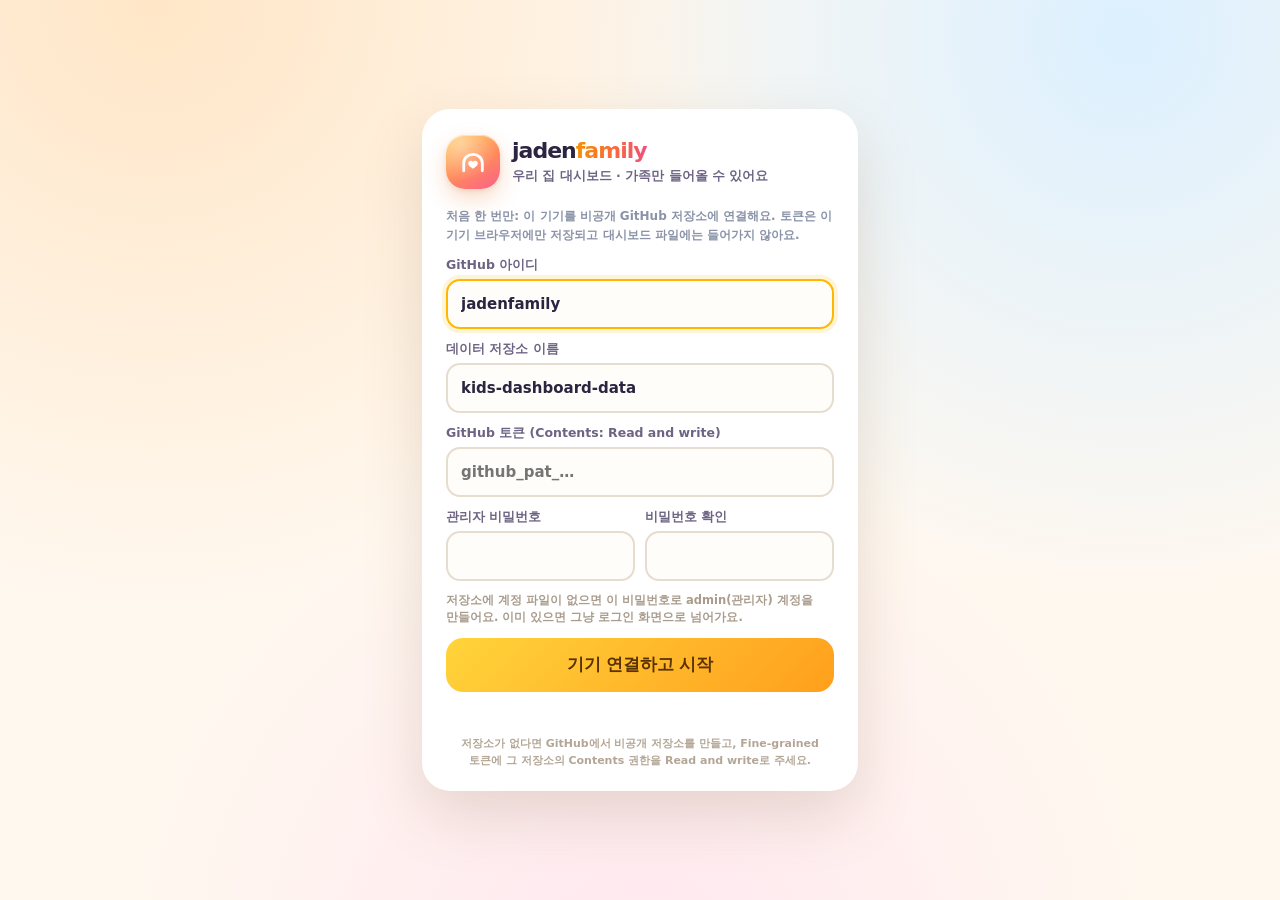
==== commit 8629177b: "✨ /home 헤더 로고 업그레이드: 아치+하트 엠블럼 + 그라데이션 워드마크 - 헤더·로그인 화면의 🏠 이모지 타일을 따뜻한 그라데이션(SVG) 엠블럼으로 교체   (지붕 아치 " ====
--- a/index.html
+++ b/index.html
@@ -65,14 +65,37 @@
     display:flex; flex-direction:column; gap:clamp(14px,2.2vw,24px);
   }
   .topbar{ display:flex; align-items:center; gap:12px; flex-wrap:wrap; }
-  .brand{ display:flex; align-items:center; gap:11px; min-width:0; }
+  .brand{ display:flex; align-items:center; gap:12px; min-width:0; }
+
+  /* ---------- 브랜드 마크 · 워드마크 ---------- */
+  .jf-sprite{ position:absolute; width:0; height:0; overflow:hidden; }
   .brand-logo{
-    width:52px; height:52px; border-radius:18px; flex:0 0 auto;
-    background:linear-gradient(135deg,#fff0cf,#ffe1ef); display:grid; place-items:center;
-    font-size:27px; line-height:1; box-shadow:var(--shadow);
-  }
+    position:relative; width:54px; height:54px; border-radius:19px; flex:0 0 auto;
+    display:grid; place-items:center; overflow:hidden;
+    background:linear-gradient(150deg,#ffc247 0%,#ff8a5c 54%,#fb5f8a 100%);
+    box-shadow:0 10px 22px rgba(233,133,70,.28), 0 2px 5px rgba(198,110,60,.16), inset 0 1px 0 rgba(255,255,255,.5);
+  }
+  .brand-logo::before{
+    content:''; position:absolute; inset:0;
+    background:radial-gradient(circle at 26% 16%, rgba(255,255,255,.45) 0, rgba(255,255,255,0) 62%);
+  }
+  .brand-logo svg{ position:relative; width:34px; height:34px; display:block; }
   .brand-text{ min-width:0; }
-  .brand-text h1{ margin:0; font-size:clamp(20px,2.4vw,26px); font-weight:900; letter-spacing:-.025em; }
+  .brand-text h1.wm{
+    margin:0; display:inline-flex; align-items:baseline; white-space:nowrap;
+    font-size:clamp(21px,2.5vw,27px); font-weight:900; letter-spacing:-.045em; line-height:1.08;
+  }
+  .wm-a{ color:var(--ink); }
+  .wm-b{
+    color:#f2632f;
+    background-image:linear-gradient(98deg,#f59300 0%,#f86b3c 52%,#ef4f7d 100%);
+    -webkit-background-clip:text; background-clip:text;
+    -webkit-text-fill-color:transparent;
+    text-shadow:none;
+  }
+  @supports not ((-webkit-background-clip:text) or (background-clip:text)){
+    .wm-b{ -webkit-text-fill-color:currentColor; color:#f2632f; }
+  }
   .brand-sub{
     margin:4px 0 0; display:flex; align-items:center; gap:6px; flex-wrap:wrap;
     font-size:12px; font-weight:800; color:var(--ink-2);
@@ -146,8 +169,9 @@
     .hub-tile .ht-badge{ display:none; }
   }
   @media (max-width:560px){
-    .brand-logo{ width:44px; height:44px; border-radius:15px; font-size:23px; }
-    .brand-text h1{ font-size:19px; }
+    .brand-logo{ width:46px; height:46px; border-radius:16px; }
+    .brand-logo svg{ width:29px; height:29px; }
+    .brand-text h1.wm{ font-size:20.5px; letter-spacing:-.04em; }
     .edit-btn{ min-height:40px; padding:0 11px; font-size:12px; }
     .uc-meta b{ font-size:11.5px; }
     .uc-role{ display:none; }
@@ -171,11 +195,9 @@
     box-shadow:0 24px 60px rgba(118,86,54,.18);
   }
   .login-brand{ display:flex; align-items:center; gap:12px; margin-bottom:18px; }
-  .login-logo{
-    width:54px; height:54px; border-radius:18px; flex:0 0 auto;
-    background:linear-gradient(135deg,#fff0cf,#ffe1ef); display:grid; place-items:center; font-size:28px;
-  }
-  .login-brand h1{ margin:0; font-size:21px; font-weight:900; letter-spacing:-.02em; }
+  .login-brand .brand-logo{ width:54px; height:54px; border-radius:19px; }
+  .login-brand .brand-logo svg{ width:34px; height:34px; }
+  .login-brand h1.wm{ margin:0; display:inline-flex; align-items:baseline; font-size:22px; font-weight:900; letter-spacing:-.045em; line-height:1.1; }
   .login-brand p{ margin:3px 0 0; font-size:12.5px; font-weight:800; color:var(--ink-2); }
   .lf{ display:flex; flex-direction:column; gap:11px; }
   .lf label{ display:flex; flex-direction:column; gap:5px; font-size:12.5px; font-weight:900; color:#6d6484; }
@@ -381,12 +403,21 @@
 </head>
 <body>
 
+<svg class="jf-sprite" aria-hidden="true" focusable="false">
+  <defs>
+    <symbol id="jfMark" viewBox="0 0 52 52">
+      <path d="M11.8 39.4V27.4C11.8 20.1 18.1 14.4 26 14.4s14.2 5.7 14.2 13v12" fill="none" stroke="#fff" stroke-width="4.3" stroke-linecap="round"/>
+      <path d="M26 36.4c-4.5-3.1-7.3-5.5-7.3-8.5 0-2.2 1.8-3.95 4-3.95 1.45 0 2.65.75 3.3 1.95.65-1.2 1.85-1.95 3.3-1.95 2.2 0 4 1.75 4 3.95 0 3-2.8 5.4-7.3 8.5z" fill="#fff"/>
+    </symbol>
+  </defs>
+</svg>
+
 <div class="portal" id="portalRoot" hidden>
   <header class="topbar">
     <div class="brand">
-      <span class="brand-logo" aria-hidden="true">🏠</span>
+      <span class="brand-logo" aria-hidden="true"><svg viewBox="0 0 52 52"><use href="#jfMark"/></svg></span>
       <div class="brand-text">
-        <h1>jadenfamily</h1>
+        <h1 class="wm"><span class="wm-a">jaden</span><span class="wm-b">family</span></h1>
         <p class="brand-sub">
           <span id="dateLine">-</span>
           <span class="dot">·</span>
@@ -420,9 +451,9 @@
 <div class="login" id="loginScreen" hidden>
   <div class="login-card">
     <div class="login-brand">
-      <span class="login-logo" aria-hidden="true">🏠</span>
+      <span class="brand-logo" aria-hidden="true"><svg viewBox="0 0 52 52"><use href="#jfMark"/></svg></span>
       <div>
-        <h1>jadenfamily</h1>
+        <h1 class="wm"><span class="wm-a">jaden</span><span class="wm-b">family</span></h1>
         <p>우리 집 대시보드 · 가족만 들어올 수 있어요</p>
       </div>
     </div>
@@ -877,20 +908,16 @@
   }
 
   function loginHtml() {
-    var c = cloud.conn || { owner: '', repo: '' };
     var lastId = lsGet(LAST_ID_KEY);
     if (lastId === null || lastId === '') lastId = connectJustDone ? '' : 'admin';
-    var people = (cloud.users && cloud.users.users) ? cloud.users.users.length : 0;
     return '<form class="lf" id="loginForm" autocomplete="on">' +
-      '<p class="lf-note">📚 연결된 저장소: <b>' + esc(c.owner + '/' + c.repo) + '</b>' +
-        (people ? ' · 계정 ' + people + '개' : '') + '</p>' +
       '<label>아이디<input id="loginId" name="username" autocomplete="username" value="' + esc(lastId) + '" maxlength="24" spellcheck="false"></label>' +
       '<label>비밀번호<input id="loginPw" name="password" type="password" autocomplete="current-password" maxlength="64"></label>' +
       '<label class="lf-check"><input type="checkbox" id="loginRemember"' + (lsGet(LAST_REMEMBER_KEY) === '0' ? '' : ' checked') + '><span>로그인 유지 (30일)</span></label>' +
       '<button class="lf-btn" id="loginBtn" type="submit">로그인</button>' +
       '<p class="lf-msg" id="loginMsg"></p>' +
       '<button class="lf-link" type="button" data-act="relink">기기 연결 다시 하기</button>' +
-      '<p class="lf-foot">기록은 이 기기와 비공개 GitHub 저장소에만 저장돼요. 비밀번호를 잊었다면 관리자에게 물어봐 주세요.</p>' +
+      '<p class="lf-foot">비밀번호를 잊었다면 관리자에게 물어봐 주세요.</p>' +
       '</form>';
   }
 
